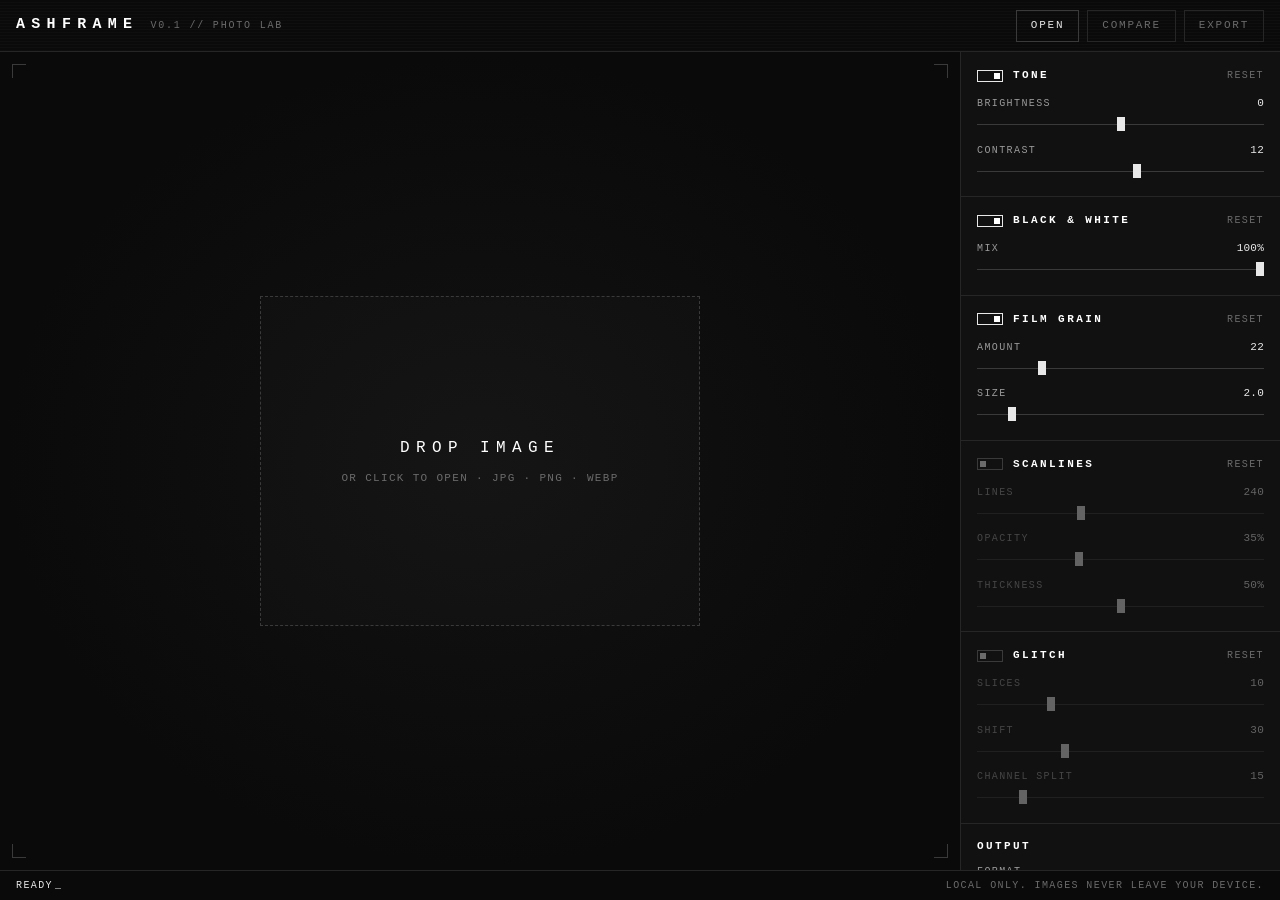
==== index.html @ 5f7ff0f6 "feat: add Ashframe v1 browser photo lab Static, no-build photo lab for GitHub Pages. Open a JPG, PNG" ====
<!doctype html>
<html lang="en">
<head>
  <meta charset="utf-8">
  <meta name="viewport" content="width=device-width, initial-scale=1">
  <title>Ashframe — monochrome photo lab</title>
  <meta name="description" content="Browser-based monochrome photo lab: black & white, film grain, scanlines and glitch. Runs entirely on your device.">
  <meta name="color-scheme" content="dark">
  <meta name="theme-color" content="#0a0a0a">
  <link rel="icon" href="assets/favicon.svg" type="image/svg+xml">
  <link rel="stylesheet" href="css/style.css">
  <script type="module" src="js/main.js"></script>
</head>
<body>
  <header class="bar">
    <div class="brand">
      <span class="wordmark" id="wordmark" data-text="ASHFRAME">ASHFRAME</span>
      <span class="tag">v0.1 // photo lab</span>
    </div>
    <div class="actions">
      <button type="button" class="btn" id="open">Open</button>
      <button type="button" class="btn" id="compare" disabled
              title="Hold to see the original (or hold the \ key)">Compare</button>
      <button type="button" class="btn btn-primary" id="export" disabled>Export</button>
    </div>
    <input type="file" id="file" class="visually-hidden" tabindex="-1"
           accept="image/jpeg,image/png,image/webp,.jpg,.jpeg,.png,.webp">
  </header>

  <main class="lab">
    <section class="stage" id="stage" aria-label="Preview">
      <button type="button" class="drop" id="drop">
        <span class="drop-title">Drop image</span>
        <span class="drop-sub">or click to open · JPG · PNG · WEBP</span>
      </button>
      <canvas id="view" hidden aria-label="Processed preview"></canvas>
      <p class="readout" id="readout" hidden></p>
      <div class="drag-hint" aria-hidden="true">Release to load</div>
    </section>

    <aside class="panel" aria-label="Controls">
      <div id="effects"></div>

      <section class="fx" aria-labelledby="out-title">
        <div class="fx-head">
          <h2 class="fx-title" id="out-title">Output</h2>
        </div>
        <div class="ctl">
          <label for="format">Format</label>
          <select id="format">
            <option value="image/png">PNG</option>
            <option value="image/jpeg">JPEG</option>
            <option value="image/webp">WEBP</option>
          </select>
        </div>
        <div class="ctl" id="quality-row" hidden>
          <div class="ctl-row">
            <label for="quality">Quality</label>
            <output for="quality" id="quality-out">92</output>
          </div>
          <input type="range" id="quality" min="50" max="100" step="1" value="92">
        </div>
        <p class="note" id="export-size">Max 4000 px on the long side.</p>
      </section>

      <div class="panel-foot">
        <button type="button" class="btn" id="reseed" title="New random layout for grain and glitch">Reseed</button>
        <button type="button" class="btn" id="reset-all">Reset all</button>
      </div>
    </aside>
  </main>

  <footer class="status">
    <span class="status-line"><span id="status" role="status" aria-live="polite">READY</span><span class="cursor" aria-hidden="true">_</span></span>
    <span class="privacy">Local only. Images never leave your device.</span>
  </footer>
</body>
</html>
---- css/style.css ----
/* ==========================================================
   Ashframe — monochrome gothic / cyberpunk photo lab

   Design rules: greys only (no accent colour), sharp corners,
   1px rules, uppercase micro-labels, system monospace font
   (no web fonts, so no external requests).

   All colours and sizes are tokens on :root. Change them
   there rather than hard-coding values further down.
   Every animation is switched off under
   prefers-reduced-motion (see "Motion" below).
   ========================================================== */

/* Design tokens */
:root {
  --bg: #0a0a0a;
  --bg-2: #111111;
  --bg-3: #181818;
  --line: #262626;
  --line-2: #3a3a3a;
  --dim: #6b6b6b;
  --mid: #9a9a9a;
  --fg: #e8e8e8;
  --white: #ffffff;

  --font: ui-monospace, "SF Mono", "Cascadia Mono", "Segoe UI Mono", Menlo, Consolas,
    "Liberation Mono", monospace;
  --panel-w: 320px;
  --bar-h: 52px;
  --speed: 120ms;

  color-scheme: dark;
}

*,
*::before,
*::after {
  box-sizing: border-box;
}

[hidden] {
  display: none !important;
}

html,
body {
  height: 100%;
}

body {
  margin: 0;
  display: grid;
  grid-template-rows: auto 1fr auto;
  min-height: 100dvh;
  background: var(--bg);
  color: var(--fg);
  font: 12px/1.5 var(--font);
  letter-spacing: 0.02em;
  -webkit-font-smoothing: antialiased;
}

button,
input,
select {
  font: inherit;
  color: inherit;
}

:focus-visible {
  outline: 1px solid var(--white);
  outline-offset: 2px;
}

.visually-hidden {
  position: absolute;
  width: 1px;
  height: 1px;
  padding: 0;
  margin: -1px;
  overflow: hidden;
  clip: rect(0 0 0 0);
  white-space: nowrap;
  border: 0;
}

/* ---------- Top bar ---------- */

.bar {
  position: relative;
  display: flex;
  align-items: center;
  justify-content: space-between;
  gap: 16px;
  flex-wrap: wrap;
  min-height: var(--bar-h);
  padding: 8px 16px;
  border-bottom: 1px solid var(--line);
  background:
    repeating-linear-gradient(to bottom, transparent 0 2px, rgb(255 255 255 / 0.018) 2px 3px),
    var(--bg);
}

.brand {
  display: flex;
  align-items: baseline;
  gap: 12px;
  min-width: 0;
}

.wordmark {
  position: relative;
  font-size: 15px;
  font-weight: 700;
  letter-spacing: 0.42em;
  color: var(--white);
}

.wordmark::before,
.wordmark::after {
  content: attr(data-text);
  position: absolute;
  inset: 0;
  opacity: 0;
  pointer-events: none;
}

.tag {
  color: var(--dim);
  text-transform: uppercase;
  font-size: 10px;
  letter-spacing: 0.18em;
  white-space: nowrap;
}

.actions {
  display: flex;
  gap: 8px;
}

/* ---------- Buttons ---------- */

.btn {
  position: relative;
  height: 32px;
  padding: 0 14px;
  border: 1px solid var(--line-2);
  border-radius: 0;
  background: transparent;
  text-transform: uppercase;
  font-size: 11px;
  letter-spacing: 0.16em;
  cursor: pointer;
  transition: background-color var(--speed), border-color var(--speed), color var(--speed);
}

.btn:hover:not(:disabled) {
  border-color: var(--fg);
}

.btn:active:not(:disabled),
.btn[aria-pressed="true"] {
  background: var(--fg);
  color: var(--bg);
}

.btn:disabled {
  color: var(--dim);
  border-color: var(--line);
  cursor: not-allowed;
}

.btn-primary:not(:disabled) {
  background: var(--fg);
  border-color: var(--fg);
  color: var(--bg);
}

.btn-primary:hover:not(:disabled) {
  background: var(--white);
}

.mini {
  padding: 2px 0;
  border: 0;
  background: none;
  color: var(--dim);
  text-transform: uppercase;
  font-size: 10px;
  letter-spacing: 0.14em;
  cursor: pointer;
}

.mini:hover {
  color: var(--fg);
}

/* ---------- Main layout ---------- */

.lab {
  display: grid;
  grid-template-columns: minmax(0, 1fr) var(--panel-w);
  min-height: 0;
}

/* ---------- Stage ---------- */

.stage {
  position: relative;
  display: grid;
  place-items: center;
  min-height: 0;
  padding: 28px;
  overflow: hidden;
  background:
    radial-gradient(ellipse at center, #121212 0%, var(--bg) 70%);
}

/* Corner brackets framing the stage */
.stage::before {
  content: "";
  position: absolute;
  inset: 12px;
  pointer-events: none;
  --c: var(--line-2);
  --l: 14px;
  background:
    linear-gradient(var(--c), var(--c)) top left / var(--l) 1px,
    linear-gradient(var(--c), var(--c)) top left / 1px var(--l),
    linear-gradient(var(--c), var(--c)) top right / var(--l) 1px,
    linear-gradient(var(--c), var(--c)) top right / 1px var(--l),
    linear-gradient(var(--c), var(--c)) bottom left / var(--l) 1px,
    linear-gradient(var(--c), var(--c)) bottom left / 1px var(--l),
    linear-gradient(var(--c), var(--c)) bottom right / var(--l) 1px,
    linear-gradient(var(--c), var(--c)) bottom right / 1px var(--l);
  background-repeat: no-repeat;
}

#view {
  display: block;
  max-width: 100%;
  max-height: 100%;
  width: auto;
  height: auto;
  box-shadow: 0 0 0 1px var(--line), 0 20px 60px rgb(0 0 0 / 0.6);
}

.drop {
  display: flex;
  flex-direction: column;
  align-items: center;
  justify-content: center;
  gap: 10px;
  width: min(440px, 100%);
  aspect-ratio: 4 / 3;
  border: 1px dashed var(--line-2);
  background: rgb(255 255 255 / 0.01);
  cursor: pointer;
  transition: border-color var(--speed), background-color var(--speed);
}

.drop:hover {
  border-color: var(--mid);
  background: rgb(255 255 255 / 0.025);
}

.drop-title {
  font-size: 16px;
  letter-spacing: 0.4em;
  text-transform: uppercase;
  color: var(--white);
}

.drop-sub {
  color: var(--dim);
  font-size: 11px;
  letter-spacing: 0.12em;
  text-transform: uppercase;
}

.readout {
  position: absolute;
  left: 28px;
  bottom: 14px;
  margin: 0;
  color: var(--dim);
  font-size: 10px;
  letter-spacing: 0.14em;
  text-transform: uppercase;
  font-variant-numeric: tabular-nums;
}

.stage.comparing .readout::after {
  content: " · original";
  color: var(--fg);
}

.drag-hint {
  position: absolute;
  inset: 12px;
  display: none;
  place-items: center;
  border: 1px solid var(--fg);
  background: rgb(10 10 10 / 0.85);
  color: var(--white);
  font-size: 14px;
  letter-spacing: 0.4em;
  text-transform: uppercase;
  pointer-events: none;
}

.stage.dragging .drag-hint {
  display: grid;
}

/* ---------- Control panel ---------- */

.panel {
  display: flex;
  flex-direction: column;
  min-height: 0;
  overflow-y: auto;
  border-left: 1px solid var(--line);
  background: var(--bg-2);
  scrollbar-width: thin;
  scrollbar-color: var(--line-2) transparent;
}

.fx {
  padding: 14px 16px 16px;
  border-bottom: 1px solid var(--line);
  transition: opacity var(--speed);
}

.fx.off .ctl {
  opacity: 0.38;
}

.fx-head {
  display: flex;
  align-items: center;
  justify-content: space-between;
  margin-bottom: 10px;
}

.fx-title {
  margin: 0;
  font-size: 11px;
  font-weight: 700;
  letter-spacing: 0.22em;
  text-transform: uppercase;
  color: var(--white);
}

.toggle {
  display: inline-flex;
  align-items: center;
  gap: 10px;
  cursor: pointer;
}

/* Square switch */
.toggle input {
  appearance: none;
  position: relative;
  width: 26px;
  height: 12px;
  margin: 0;
  border: 1px solid var(--line-2);
  background: transparent;
  cursor: pointer;
  transition: border-color var(--speed);
}

.toggle input::after {
  content: "";
  position: absolute;
  top: 2px;
  left: 2px;
  width: 6px;
  height: 6px;
  background: var(--dim);
  transition: transform var(--speed), background-color var(--speed);
}

.toggle input:checked {
  border-color: var(--fg);
}

.toggle input:checked::after {
  background: var(--white);
  transform: translateX(14px);
}

.ctl {
  display: grid;
  gap: 4px;
  margin-top: 8px;
}

.ctl-row {
  display: flex;
  justify-content: space-between;
  align-items: baseline;
}

.ctl label {
  color: var(--mid);
  font-size: 10px;
  letter-spacing: 0.14em;
  text-transform: uppercase;
}

.ctl output {
  color: var(--fg);
  font-size: 11px;
  font-variant-numeric: tabular-nums;
}

.ctl select {
  height: 30px;
  padding: 0 8px;
  border: 1px solid var(--line-2);
  border-radius: 0;
  background: var(--bg);
}

.note {
  margin: 12px 0 0;
  color: var(--dim);
  font-size: 10px;
  letter-spacing: 0.06em;
  font-variant-numeric: tabular-nums;
}

.panel-foot {
  display: flex;
  gap: 8px;
  margin-top: auto;
  padding: 16px;
}

.panel-foot .btn {
  flex: 1;
}

/* ---------- Range slider ---------- */

input[type="range"] {
  appearance: none;
  width: 100%;
  height: 18px;
  margin: 0;
  background: transparent;
  cursor: pointer;
}

input[type="range"]::-webkit-slider-runnable-track {
  height: 1px;
  background: var(--line-2);
}

input[type="range"]::-moz-range-track {
  height: 1px;
  background: var(--line-2);
}

input[type="range"]::-moz-range-progress {
  height: 1px;
  background: var(--fg);
}

input[type="range"]::-webkit-slider-thumb {
  appearance: none;
  width: 8px;
  height: 14px;
  margin-top: -7px;
  border: 0;
  border-radius: 0;
  background: var(--fg);
}

input[type="range"]::-moz-range-thumb {
  width: 8px;
  height: 14px;
  border: 0;
  border-radius: 0;
  background: var(--fg);
}

input[type="range"]:hover::-webkit-slider-thumb {
  background: var(--white);
}

input[type="range"]:focus-visible {
  outline-offset: 0;
}

/* ---------- Status bar ---------- */

.status {
  display: flex;
  justify-content: space-between;
  gap: 16px;
  flex-wrap: wrap;
  padding: 7px 16px;
  border-top: 1px solid var(--line);
  color: var(--dim);
  font-size: 10px;
  letter-spacing: 0.14em;
  text-transform: uppercase;
  font-variant-numeric: tabular-nums;
}

.status-line {
  color: var(--fg);
}

.cursor {
  margin-left: 2px;
  animation: blink 1.1s steps(1) infinite;
}

/* ---------- Motion ---------- */

@keyframes blink {
  50% { opacity: 0; }
}

.wordmark.flicker {
  animation: flicker 420ms steps(1) 1;
}

.wordmark.flicker::before {
  animation: tear-a 420ms steps(1) 1;
}

.wordmark.flicker::after {
  animation: tear-b 420ms steps(1) 1;
}

@keyframes flicker {
  0%, 100% { opacity: 1; }
  20% { opacity: 0.4; }
  40% { opacity: 1; }
  60% { opacity: 0.7; }
}

@keyframes tear-a {
  0%, 100% { opacity: 0; }
  10% { opacity: 1; transform: translateX(-3px); clip-path: inset(0 0 60% 0); }
  35% { opacity: 1; transform: translateX(4px); clip-path: inset(40% 0 20% 0); }
  70% { opacity: 1; transform: translateX(-2px); clip-path: inset(70% 0 0 0); }
}

@keyframes tear-b {
  0%, 100% { opacity: 0; }
  20% { opacity: 0.6; transform: translateX(3px); clip-path: inset(55% 0 10% 0); color: var(--mid); }
  55% { opacity: 0.6; transform: translateX(-4px); clip-path: inset(10% 0 65% 0); color: var(--mid); }
}

@media (prefers-reduced-motion: reduce) {
  *,
  *::before,
  *::after {
    animation: none !important;
    transition: none !important;
  }
}

/* ---------- Narrow screens ---------- */

@media (max-width: 860px) {
  body {
    height: auto;
  }

  .lab {
    grid-template-columns: 1fr;
  }

  .stage {
    height: 62vh;
    min-height: 300px;
    padding: 24px 16px;
  }

  .readout {
    left: 16px;
  }

  .panel {
    overflow: visible;
    border-left: 0;
    border-top: 1px solid var(--line);
  }
}

@media (max-width: 480px) {
  .tag {
    display: none;
  }

  .btn {
    padding: 0 10px;
  }
}
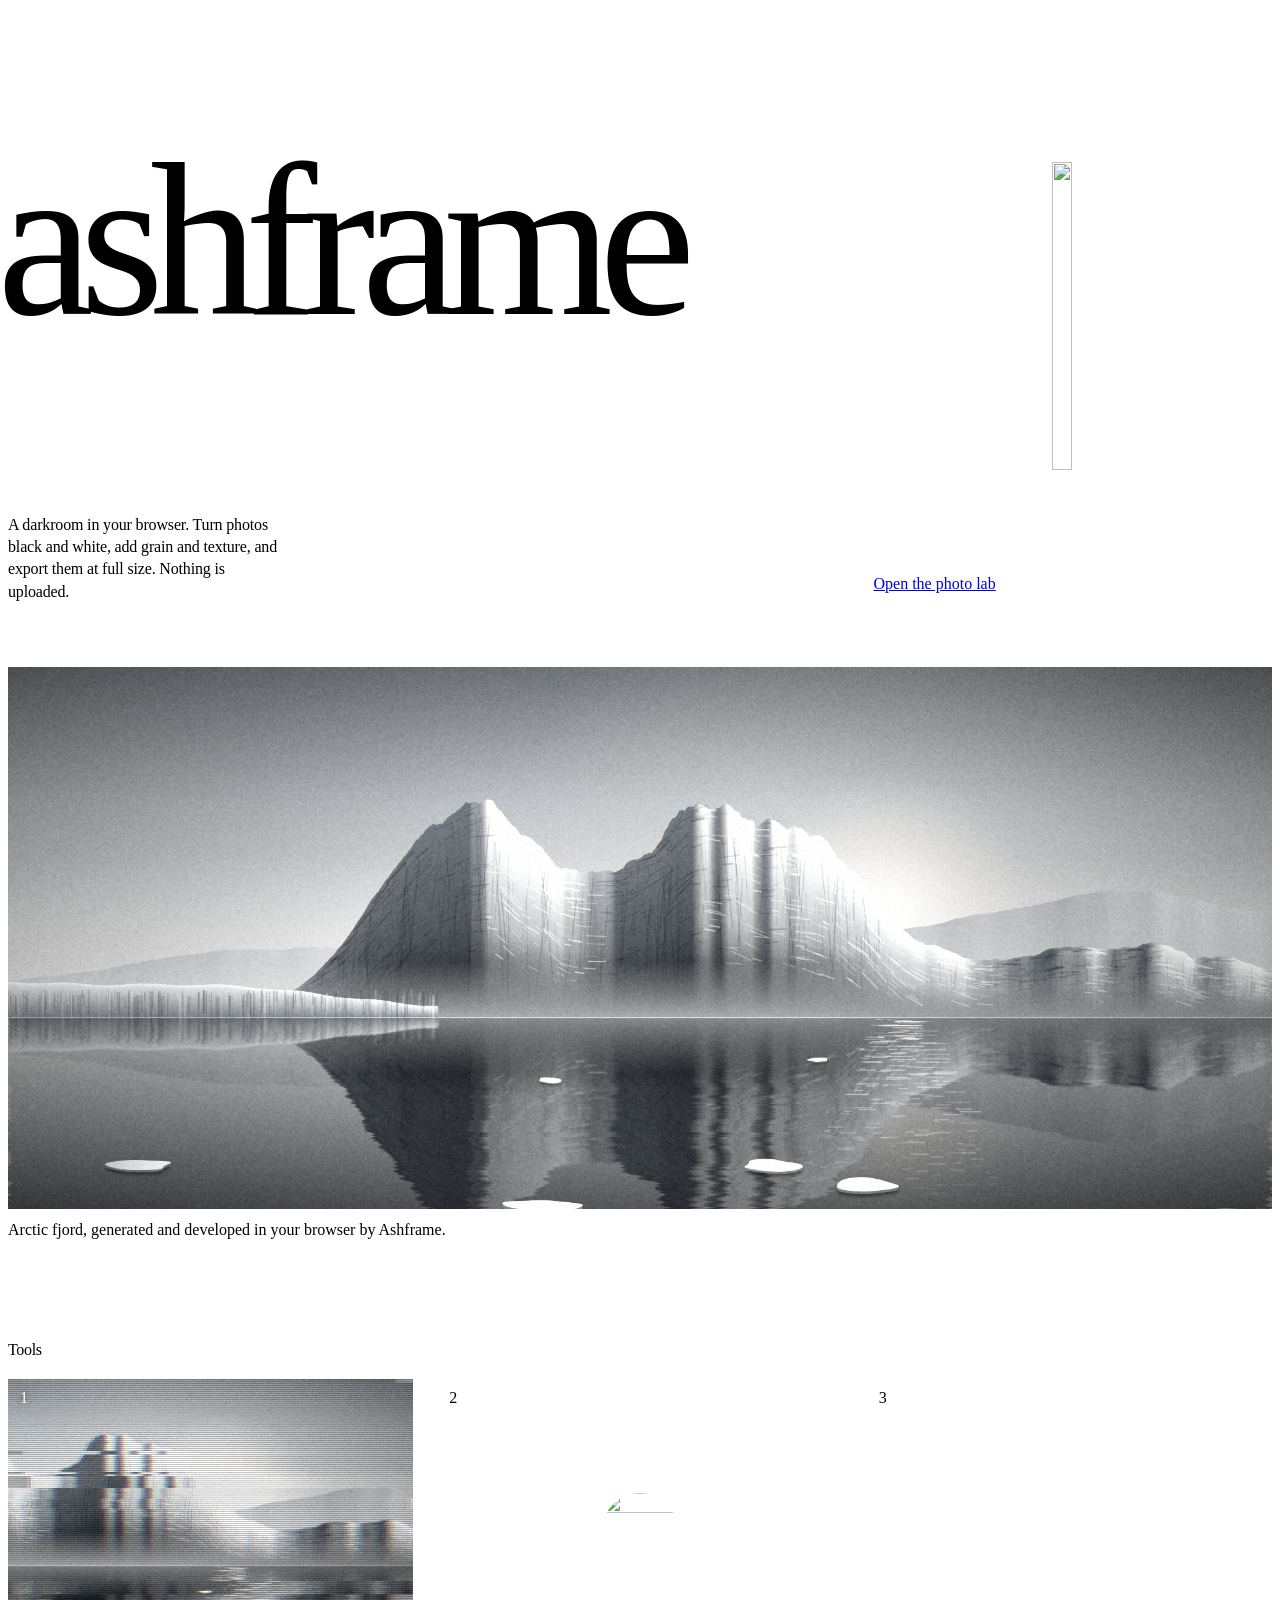
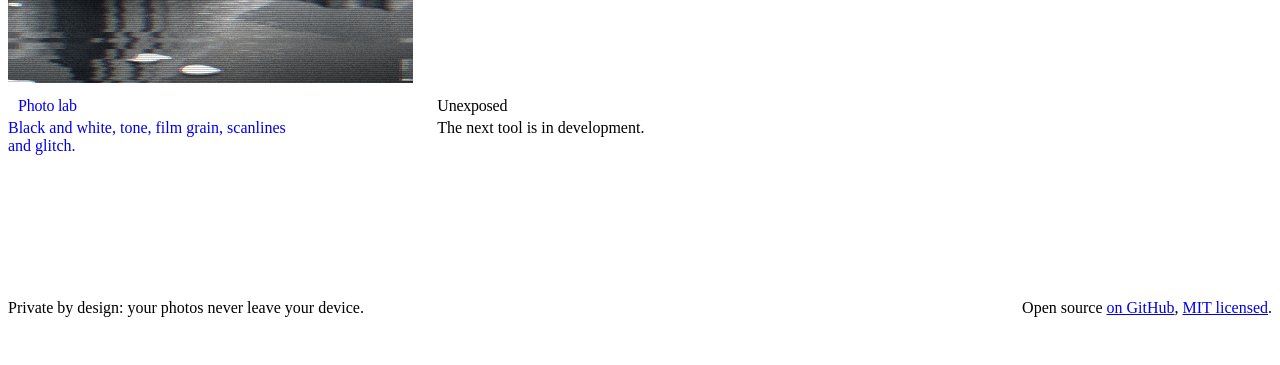
==== commit 43af7da8: "feat: add home page with tool list and a developing arctic print index.html is now the home page: th" ====
--- a/index.html
+++ b/index.html
@@ -2,77 +2,72 @@
 <html lang="en">
 <head>
   <meta charset="utf-8">
-  <meta name="viewport" content="width=device-width, initial-scale=1">
-  <title>Ashframe — monochrome photo lab</title>
-  <meta name="description" content="Browser-based monochrome photo lab: black & white, film grain, scanlines and glitch. Runs entirely on your device.">
-  <meta name="color-scheme" content="dark">
-  <meta name="theme-color" content="#0a0a0a">
-  <link rel="icon" href="assets/favicon.svg" type="image/svg+xml">
-  <link rel="stylesheet" href="css/style.css">
-  <script type="module" src="js/main.js"></script>
+  <meta name="viewport" content="width=device-width, initial-scale=1, viewport-fit=cover">
+  <title>Ashframe — a darkroom in your browser</title>
+  <meta name="description" content="Free, private photo tools that run entirely in your browser. Black and white, film grain, scanlines and glitch. Nothing is uploaded.">
+  <meta name="theme-color" content="#ffffff" media="(prefers-color-scheme: light)">
+  <meta name="theme-color" content="#000000" media="(prefers-color-scheme: dark)">
+  <meta property="og:title" content="Ashframe">
+  <meta property="og:description" content="A darkroom in your browser. Private photo tools: nothing is uploaded.">
+  <meta property="og:type" content="website">
+  <meta property="og:image" content="https://concord808030-tech.github.io/Ashframe/assets/brand/icon-512.png">
+  <link rel="icon" href="assets/brand/icon-32.png" sizes="32x32" type="image/png">
+  <link rel="icon" href="assets/brand/icon-192.png" sizes="192x192" type="image/png">
+  <link rel="apple-touch-icon" href="assets/brand/apple-touch-icon.png">
+  <link rel="preload" href="assets/fonts/hanken-grotesk-latin-wght.woff2" as="font" type="font/woff2" crossorigin>
+  <link rel="stylesheet" href="css/base.css">
+  <link rel="stylesheet" href="css/home.css">
+  <script type="module" src="js/home.js"></script>
 </head>
 <body>
-  <header class="bar">
-    <div class="brand">
-      <span class="wordmark" id="wordmark" data-text="ASHFRAME">ASHFRAME</span>
-      <span class="tag">v0.1 // photo lab</span>
-    </div>
-    <div class="actions">
-      <button type="button" class="btn" id="open">Open</button>
-      <button type="button" class="btn" id="compare" disabled
-              title="Hold to see the original (or hold the \ key)">Compare</button>
-      <button type="button" class="btn btn-primary" id="export" disabled>Export</button>
-    </div>
-    <input type="file" id="file" class="visually-hidden" tabindex="-1"
-           accept="image/jpeg,image/png,image/webp,.jpg,.jpeg,.png,.webp">
-  </header>
+  <main class="home">
+    <header class="intro">
+      <h1 class="display">ashframe</h1>
+      <!-- Ashframe's mascot: decorative, so hidden from screen readers -->
+      <picture class="mascot-pic">
+        <source srcset="assets/brand/mascot-dark.png" media="(prefers-color-scheme: dark)">
+        <img class="mascot" src="assets/brand/mascot.png" width="616" height="859" alt="" aria-hidden="true">
+      </picture>
+      <p class="lede">A darkroom in your browser. Turn photos black and white, add grain and texture, and export them at full size. Nothing is uploaded.</p>
+      <a class="btn btn-primary cta" href="lab/">Open the photo lab</a>
+    </header>
 
-  <main class="lab">
-    <section class="stage" id="stage" aria-label="Preview">
-      <button type="button" class="drop" id="drop">
-        <span class="drop-title">Drop image</span>
-        <span class="drop-sub">or click to open · JPG · PNG · WEBP</span>
-      </button>
-      <canvas id="view" hidden aria-label="Processed preview"></canvas>
-      <p class="readout" id="readout" hidden></p>
-      <div class="drag-hint" aria-hidden="true">Release to load</div>
+    <figure class="print">
+      <div class="print-frame">
+        <canvas id="print" aria-hidden="true"></canvas>
+      </div>
+      <figcaption>Arctic fjord, generated and developed in your browser by Ashframe.</figcaption>
+    </figure>
+
+    <section class="tools" aria-labelledby="tools-title">
+      <h2 id="tools-title">Tools</h2>
+      <!-- Tools as frames on a roll of film. New tools take the next unexposed frame. -->
+      <ol class="strip">
+        <li class="frame frame-live" style="--tone: var(--mist)">
+          <a class="frame-link" href="lab/">
+            <span class="frame-no" aria-hidden="true">1</span>
+            <span class="frame-thumb"><canvas id="thumb" aria-hidden="true"></canvas></span>
+            <span class="frame-name"><span class="swatch" aria-hidden="true"></span>Photo lab</span>
+            <span class="frame-desc">Black and white, tone, film grain, scanlines and glitch.</span>
+          </a>
+        </li>
+        <li class="frame frame-empty">
+          <span class="frame-no" aria-hidden="true">2</span>
+          <span class="frame-thumb"><img class="frame-icon" src="assets/brand/icon-192.png" width="96" height="96" alt=""></span>
+          <span class="frame-name">Unexposed</span>
+          <span class="frame-desc">The next tool is in development.</span>
+        </li>
+        <li class="frame frame-empty" aria-hidden="true">
+          <span class="frame-no">3</span>
+          <span class="frame-thumb"></span>
+        </li>
+      </ol>
     </section>
-
-    <aside class="panel" aria-label="Controls">
-      <div id="effects"></div>
-
-      <section class="fx" aria-labelledby="out-title">
-        <div class="fx-head">
-          <h2 class="fx-title" id="out-title">Output</h2>
-        </div>
-        <div class="ctl">
-          <label for="format">Format</label>
-          <select id="format">
-            <option value="image/png">PNG</option>
-            <option value="image/jpeg">JPEG</option>
-            <option value="image/webp">WEBP</option>
-          </select>
-        </div>
-        <div class="ctl" id="quality-row" hidden>
-          <div class="ctl-row">
-            <label for="quality">Quality</label>
-            <output for="quality" id="quality-out">92</output>
-          </div>
-          <input type="range" id="quality" min="50" max="100" step="1" value="92">
-        </div>
-        <p class="note" id="export-size">Max 4000 px on the long side.</p>
-      </section>
-
-      <div class="panel-foot">
-        <button type="button" class="btn" id="reseed" title="New random layout for grain and glitch">Reseed</button>
-        <button type="button" class="btn" id="reset-all">Reset all</button>
-      </div>
-    </aside>
   </main>
 
-  <footer class="status">
-    <span class="status-line"><span id="status" role="status" aria-live="polite">READY</span><span class="cursor" aria-hidden="true">_</span></span>
-    <span class="privacy">Local only. Images never leave your device.</span>
+  <footer class="site-foot">
+    <p>Private by design: your photos never leave your device.</p>
+    <p>Open source <a href="https://github.com/concord808030-tech/Ashframe">on GitHub</a>, <a href="https://github.com/concord808030-tech/Ashframe/blob/main/LICENSE">MIT licensed</a>.</p>
   </footer>
 </body>
 </html>
--- a/css/home.css
+++ b/css/home.css
@@ -0,0 +1,265 @@
+/* ==========================================================
+   Home page: wordmark, the developing print, the tool strip.
+   The print is the one bold element; everything else stays quiet.
+   ========================================================== */
+
+.home {
+  max-width: 1440px;
+  margin: 0 auto;
+  padding: var(--gutter);
+  padding-top: max(var(--gutter), env(safe-area-inset-top));
+}
+
+/* ---------- Intro ---------- */
+
+.intro {
+  --intro-gap: clamp(28px, 4vw, 48px);
+  display: grid;
+  grid-template-columns: minmax(0, 1fr) auto auto;
+  grid-template-areas:
+    "display display mascot"
+    "lede    cta     mascot";
+  align-items: end;
+  column-gap: 32px;
+  row-gap: 24px;
+  margin-bottom: var(--intro-gap);
+}
+
+/* The mascot stands at the right, her faded sweater resting on the photo's
+   top edge. She develops in just before the print does. */
+.mascot {
+  grid-area: mascot;
+  align-self: end;
+  width: auto;
+  height: clamp(220px, 24vw, 340px);
+  margin-bottom: calc(-1 * var(--intro-gap));
+  animation: develop 2s var(--ease) both;
+}
+
+/* The wordmark as the headline: huge, light, tightly set lowercase */
+.display {
+  grid-area: display;
+  font-size: clamp(4.5rem, 17vw, 14rem);
+  font-weight: 250;
+  line-height: 0.8;
+  letter-spacing: -0.065em;
+  /* optical correction: big light type sits visually right of the margin */
+  margin-left: -0.05em;
+}
+
+.lede {
+  grid-area: lede;
+  max-width: 34ch;
+  font-size: var(--t-lg);
+  line-height: 1.4;
+  letter-spacing: -0.01em;
+}
+
+.cta {
+  grid-area: cta;
+  height: 44px;
+  padding: 0 24px;
+  font-size: var(--t-md);
+}
+
+/* ---------- The print ---------- */
+
+.print {
+  margin: 0 0 clamp(56px, 8vw, 112px);
+}
+
+.print-frame {
+  aspect-ratio: 21 / 9;
+  background: var(--backdrop);
+  overflow: hidden;
+  /* Morphs into the lab's stage when you open the photo lab */
+  view-transition-name: frame;
+}
+
+.print-frame canvas {
+  display: block;
+  width: 100%;
+  height: 100%;
+  object-fit: cover;
+}
+
+/* Hidden until home.js has painted it, then .develop plays */
+.print-frame canvas:not(.develop) {
+  opacity: 0;
+}
+
+.print figcaption {
+  margin-top: 12px;
+  color: var(--muted);
+  font-size: var(--t-xs);
+}
+
+/* ---------- Tools: a strip of film frames ---------- */
+
+.tools h2 {
+  margin-bottom: 20px;
+  font-size: var(--t-xl);
+  font-weight: 400;
+  letter-spacing: -0.02em;
+}
+
+.strip {
+  display: grid;
+  grid-template-columns: repeat(3, minmax(0, 1fr));
+  gap: clamp(12px, 2vw, 24px);
+  margin: 0;
+  padding: 0;
+  list-style: none;
+}
+
+.frame {
+  position: relative;
+}
+
+.frame-link {
+  display: block;
+  text-decoration: none;
+}
+
+.frame-thumb {
+  display: block;
+  aspect-ratio: 4 / 3;
+  margin-bottom: 14px;
+  background: var(--backdrop);
+  overflow: hidden;
+}
+
+.frame-thumb canvas {
+  display: block;
+  width: 100%;
+  height: 100%;
+  object-fit: cover;
+  transition: transform var(--slow) var(--ease);
+}
+
+/* Frame number, like the edge print on a negative */
+.frame-no {
+  position: absolute;
+  top: 10px;
+  left: 12px;
+  z-index: 1;
+  /* White with a soft shadow: readable on any part of the photo, in either theme */
+  color: #ffffff;
+  font-size: var(--t-xs);
+  font-weight: 500;
+  text-shadow: 0 0 6px rgb(0 0 0 / 0.7);
+}
+
+.frame-name {
+  display: flex;
+  align-items: center;
+  gap: 10px;
+  font-size: var(--t-lg);
+  font-weight: 500;
+  letter-spacing: -0.015em;
+}
+
+.frame-desc {
+  display: block;
+  max-width: 36ch;
+  margin-top: 4px;
+  color: var(--muted);
+  font-size: var(--t-sm);
+}
+
+.frame-link:hover .frame-thumb canvas {
+  transform: scale(1.035);
+}
+
+.frame-link:hover .frame-name {
+  text-decoration: underline;
+  text-decoration-thickness: 1px;
+  text-underline-offset: 0.2em;
+}
+
+/* Unexposed frames: an empty negative, outlined */
+.frame-empty .frame-thumb {
+  background: transparent;
+  border: 1px dashed var(--faint);
+}
+
+.frame-empty .frame-thumb {
+  display: grid;
+  place-items: center;
+}
+
+/* The mascot keeps the empty frame company until the next tool arrives */
+.frame-icon {
+  width: clamp(56px, 6vw, 88px);
+  height: auto;
+  border-radius: 50%;
+}
+
+.frame-empty .frame-no {
+  color: var(--muted);
+  text-shadow: none;
+}
+
+.frame-empty .frame-name {
+  color: var(--muted);
+  font-weight: 400;
+}
+
+/* ---------- Footer ---------- */
+
+.site-foot {
+  display: flex;
+  flex-wrap: wrap;
+  justify-content: space-between;
+  gap: 8px 24px;
+  max-width: 1440px;
+  margin: clamp(64px, 10vw, 128px) auto 0;
+  padding: 24px var(--gutter);
+  padding-bottom: max(24px, env(safe-area-inset-bottom));
+  border-top: 1px solid var(--line);
+  color: var(--muted);
+  font-size: var(--t-sm);
+}
+
+/* ---------- Narrow screens ---------- */
+
+@media (max-width: 760px) {
+  .intro {
+    grid-template-columns: minmax(0, 1fr) auto;
+    grid-template-areas:
+      "display display"
+      "lede    lede"
+      "cta     mascot";
+    row-gap: 20px;
+  }
+
+  .mascot {
+    height: 170px;
+  }
+
+  /* Let the wordmark run the full width of the phone */
+  .display {
+    font-size: 26vw;
+  }
+
+  .cta {
+    justify-self: start;
+  }
+
+  .print-frame {
+    aspect-ratio: 4 / 5;
+  }
+
+  .strip {
+    grid-template-columns: 1fr;
+  }
+
+  /* One empty frame is enough to say "more coming" on a phone */
+  .frame-empty + .frame-empty {
+    display: none;
+  }
+
+  .frame-empty .frame-thumb {
+    aspect-ratio: 4 / 1;
+  }
+}
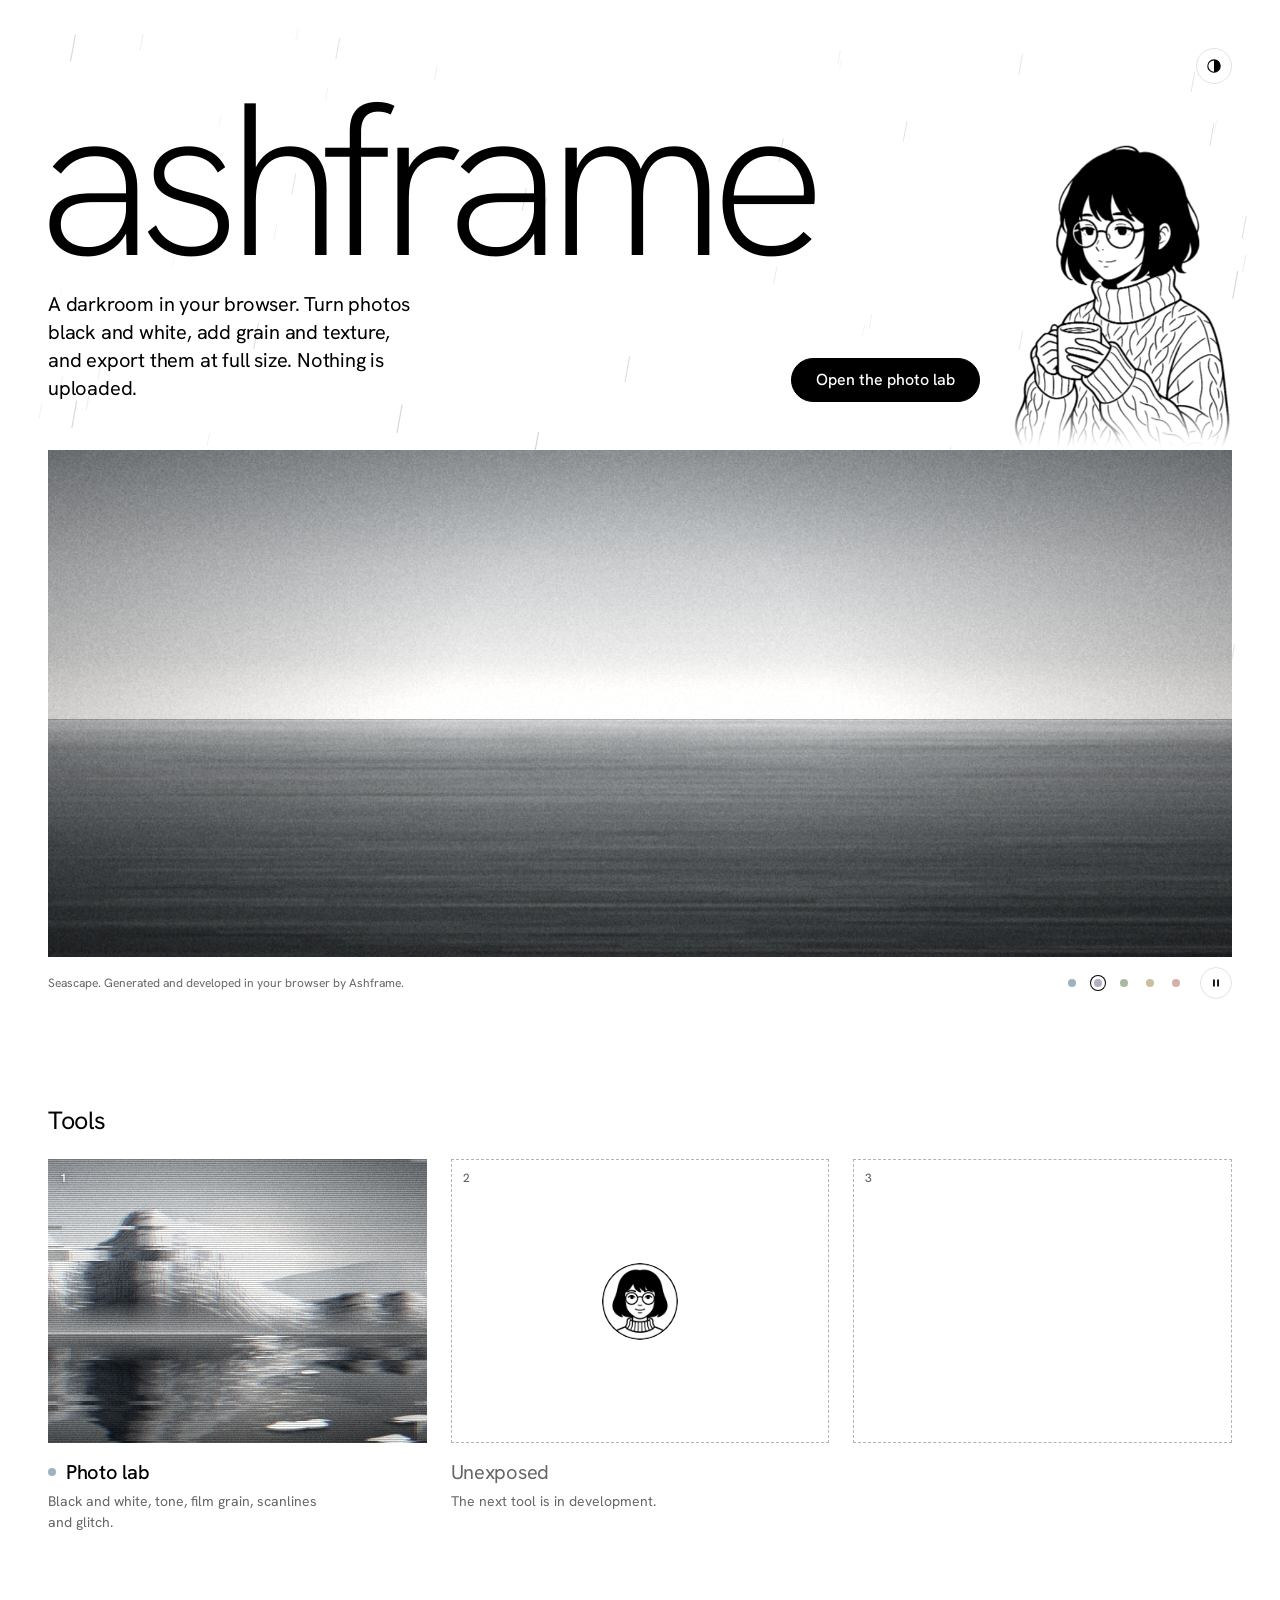
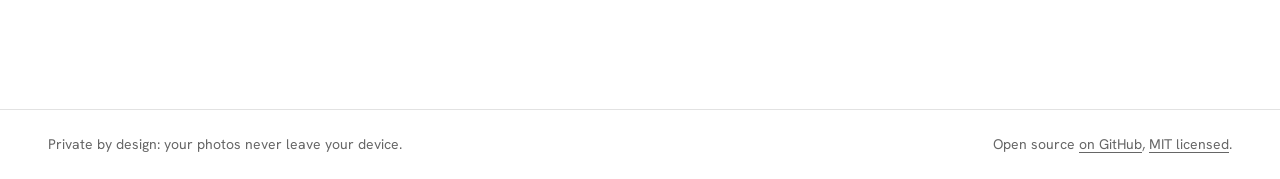
==== commit 9030c88d: "feat: home slideshow of five prints, background rain and a light/dark toggle Home: the hero now cycl" ====
--- a/index.html
+++ b/index.html
@@ -14,29 +14,46 @@
   <link rel="icon" href="assets/brand/icon-32.png" sizes="32x32" type="image/png">
   <link rel="icon" href="assets/brand/icon-192.png" sizes="192x192" type="image/png">
   <link rel="apple-touch-icon" href="assets/brand/apple-touch-icon.png">
+  <!-- Apply a saved light/dark choice before first paint (see js/theme.js) -->
+  <script>try{var t=localStorage.getItem('ashframe-theme');if(t)document.documentElement.dataset.theme=t}catch(e){}</script>
   <link rel="preload" href="assets/fonts/hanken-grotesk-latin-wght.woff2" as="font" type="font/woff2" crossorigin>
   <link rel="stylesheet" href="css/base.css">
   <link rel="stylesheet" href="css/home.css">
   <script type="module" src="js/home.js"></script>
 </head>
 <body>
+  <!-- Rain falling behind the page content (js/rain.js) -->
+  <canvas class="rain" id="rain" aria-hidden="true"></canvas>
+
   <main class="home">
+    <div class="home-bar">
+      <button type="button" class="icon-btn theme-toggle" id="theme-toggle" aria-label="Switch theme">
+        <svg viewBox="0 0 24 24" aria-hidden="true"><circle cx="12" cy="12" r="8.25" fill="none" stroke="currentColor" stroke-width="1.5"/><path d="M12 3.75a8.25 8.25 0 0 1 0 16.5z" fill="currentColor"/></svg>
+      </button>
+    </div>
+
     <header class="intro">
       <h1 class="display">ashframe</h1>
-      <!-- Ashframe's mascot: decorative, so hidden from screen readers -->
-      <picture class="mascot-pic">
-        <source srcset="assets/brand/mascot-dark.png" media="(prefers-color-scheme: dark)">
-        <img class="mascot" src="assets/brand/mascot.png" width="616" height="859" alt="" aria-hidden="true">
-      </picture>
+      <!-- Ashframe's mascot, drawn separately for each theme. Decorative. -->
+      <img class="mascot for-light" src="assets/brand/mascot.png" width="616" height="859" alt="">
+      <img class="mascot for-dark" src="assets/brand/mascot-dark.png" width="616" height="859" alt="">
       <p class="lede">A darkroom in your browser. Turn photos black and white, add grain and texture, and export them at full size. Nothing is uploaded.</p>
       <a class="btn btn-primary cta" href="lab/">Open the photo lab</a>
     </header>
 
     <figure class="print">
+      <!-- Two stacked canvases: each new print develops on top of the last -->
       <div class="print-frame">
-        <canvas id="print" aria-hidden="true"></canvas>
+        <canvas aria-hidden="true"></canvas>
+        <canvas aria-hidden="true"></canvas>
       </div>
-      <figcaption>Arctic fjord, generated and developed in your browser by Ashframe.</figcaption>
+      <div class="print-meta">
+        <figcaption id="print-caption">Arctic fjord. Generated and developed in your browser by Ashframe.</figcaption>
+        <div class="print-controls">
+          <div class="print-dots" id="print-dots" role="group" aria-label="Prints"></div>
+          <button type="button" class="icon-btn" id="motion-toggle" aria-label="Pause the slideshow and rain"></button>
+        </div>
+      </div>
     </figure>
 
     <section class="tools" aria-labelledby="tools-title">
--- a/css/base.css
+++ b/css/base.css
@@ -0,0 +1,352 @@
+/* ==========================================================
+   Ashframe — shared design system (every page loads this)
+
+   Direction: "darkroom, in daylight". Pure white and true black,
+   neutral greys, and the photo as the loudest thing on the page.
+   Colour is used sparingly: five muted film tones that mark
+   tools and effects as small swatches.
+
+   - Tokens live on :root. Dark mode only redefines tokens.
+   - Type: one family (Hanken Grotesk, self-hosted), sentence case.
+   - Photos are sharp-cornered; controls are soft (pills).
+   - All motion is disabled under prefers-reduced-motion.
+   ========================================================== */
+
+/* Self-hosted so the site makes no external requests. SIL OFL, see assets/fonts/OFL.txt */
+@font-face {
+  font-family: "Hanken Grotesk";
+  src: url("../assets/fonts/hanken-grotesk-latin-wght.woff2") format("woff2");
+  font-weight: 100 900;
+  font-style: normal;
+  font-display: swap;
+}
+
+:root {
+  /* Neutrals */
+  --paper: #ffffff;     /* page background */
+  --ink: #000000;       /* primary text, primary buttons */
+  --backdrop: #f0f0f0;  /* behind photos */
+  --surface: #f7f7f7;   /* hover / subtle fills */
+  --line: #e2e2e2;      /* hairlines, slider tracks */
+  --muted: #666666;     /* secondary text: 5:1+ on every neutral above */
+  --faint: #b3b3b3;     /* decorative only, never for text */
+
+  /* Film tones: the "slight colours". Swatches and accents only. */
+  --mist: #9db3c2;
+  --sage: #a9b8a0;
+  --rose: #d3b1a8;
+  --sand: #cbbf9f;
+  --lilac: #b5adc4;
+
+  --font: "Hanken Grotesk", ui-sans-serif, system-ui, -apple-system, "Segoe UI", Roboto,
+    sans-serif;
+
+  /* Type scale (major third, 16px base) */
+  --t-xs: 0.75rem;   /* 12 */
+  --t-sm: 0.875rem;  /* 14 */
+  --t-md: 1rem;      /* 16 */
+  --t-lg: 1.25rem;   /* 20 */
+  --t-xl: 1.5625rem; /* 25 */
+
+  --gutter: clamp(16px, 4vw, 48px);
+  --ease: cubic-bezier(0.2, 0.7, 0.1, 1);
+  --fast: 160ms;
+  --slow: 420ms;
+
+  color-scheme: light;
+}
+
+/* Dark mode: the device setting decides, unless the theme toggle has set
+   data-theme on <html> (js/theme.js; an inline script in each page's <head>
+   applies the saved choice before first paint). Keep these two blocks equal. */
+:root[data-theme="dark"] {
+  --paper: #000000;
+  --ink: #f2f2f2;
+  --backdrop: #141414;
+  --surface: #1a1a1a;
+  --line: #2b2b2b;
+  --muted: #a0a0a0;
+  --faint: #4a4a4a;
+  color-scheme: dark;
+}
+
+@media (prefers-color-scheme: dark) {
+  :root:not([data-theme="light"]) {
+    --paper: #000000;
+    --ink: #f2f2f2;
+    --backdrop: #141414;
+    --surface: #1a1a1a;
+    --line: #2b2b2b;
+    --muted: #a0a0a0;
+    --faint: #4a4a4a;
+    color-scheme: dark;
+  }
+}
+
+/* Artwork drawn for one theme only (the mascot). Same rule shape as above. */
+.for-dark {
+  display: none !important;
+}
+
+:root[data-theme="dark"] .for-dark {
+  display: block !important;
+}
+
+:root[data-theme="dark"] .for-light {
+  display: none !important;
+}
+
+@media (prefers-color-scheme: dark) {
+  :root:not([data-theme="light"]) .for-dark {
+    display: block !important;
+  }
+
+  :root:not([data-theme="light"]) .for-light {
+    display: none !important;
+  }
+}
+
+/* Smooth page-to-page morph (home → photo lab) where supported */
+@view-transition {
+  navigation: auto;
+}
+
+*,
+*::before,
+*::after {
+  box-sizing: border-box;
+}
+
+[hidden] {
+  display: none !important;
+}
+
+
+html {
+  -webkit-text-size-adjust: 100%;
+}
+
+body {
+  margin: 0;
+  background: var(--paper);
+  color: var(--ink);
+  font: 400 var(--t-md) / 1.5 var(--font);
+  font-feature-settings: "ss01", "tnum";
+  -webkit-font-smoothing: antialiased;
+  -moz-osx-font-smoothing: grayscale;
+  -webkit-tap-highlight-color: transparent;
+}
+
+h1,
+h2,
+h3,
+p {
+  margin: 0;
+}
+
+a {
+  color: inherit;
+  text-decoration-thickness: 1px;
+  text-underline-offset: 0.2em;
+}
+
+button,
+input,
+select {
+  font: inherit;
+  color: inherit;
+}
+
+:focus-visible {
+  outline: 2px solid var(--ink);
+  outline-offset: 3px;
+  border-radius: 2px;
+}
+
+::selection {
+  background: var(--mist);
+  color: #000;
+}
+
+.visually-hidden {
+  position: absolute;
+  width: 1px;
+  height: 1px;
+  padding: 0;
+  margin: -1px;
+  overflow: hidden;
+  clip: rect(0 0 0 0);
+  white-space: nowrap;
+  border: 0;
+}
+
+/* ---------- Wordmark ---------- */
+
+.wordmark {
+  display: inline-flex;
+  align-items: center;
+  gap: 0.5em;
+  font-weight: 500;
+  font-size: var(--t-lg);
+  letter-spacing: -0.03em;
+  text-decoration: none;
+}
+
+/* The mascot's face, a black-on-white disc that reads in both themes */
+.wordmark-icon {
+  display: block;
+  width: 1.6em;
+  height: 1.6em;
+  border-radius: 50%;
+}
+
+/* ---------- Buttons ---------- */
+
+.btn {
+  display: inline-flex;
+  align-items: center;
+  justify-content: center;
+  gap: 0.5em;
+  height: 36px;
+  padding: 0 18px;
+  border: 1px solid var(--line);
+  border-radius: 999px;
+  background: var(--paper);
+  font-size: var(--t-sm);
+  font-weight: 500;
+  text-decoration: none;
+  white-space: nowrap;
+  cursor: pointer;
+  transition: border-color var(--fast) var(--ease), background-color var(--fast) var(--ease),
+    color var(--fast) var(--ease), transform var(--fast) var(--ease);
+}
+
+.btn:hover:not(:disabled) {
+  border-color: var(--ink);
+}
+
+.btn:active:not(:disabled) {
+  transform: scale(0.97);
+}
+
+.btn:disabled {
+  color: var(--faint);
+  cursor: not-allowed;
+}
+
+.btn-primary {
+  border-color: var(--ink);
+  background: var(--ink);
+  color: var(--paper);
+}
+
+.btn-primary:hover:not(:disabled) {
+  opacity: 0.85;
+}
+
+.btn-primary:disabled {
+  border-color: var(--line);
+  background: var(--surface);
+}
+
+/* ---------- Round icon button (theme toggle, pause) ---------- */
+
+.icon-btn {
+  display: inline-grid;
+  place-items: center;
+  flex: none;
+  width: 36px;
+  height: 36px;
+  padding: 0;
+  border: 1px solid var(--line);
+  border-radius: 50%;
+  background: var(--paper);
+  cursor: pointer;
+  transition: border-color var(--fast) var(--ease), transform var(--fast) var(--ease);
+}
+
+.icon-btn:hover {
+  border-color: var(--ink);
+}
+
+.icon-btn:active {
+  transform: scale(0.94);
+}
+
+.icon-btn svg {
+  display: block;
+  width: 18px;
+  height: 18px;
+}
+
+/* Theme toggle: a half-filled circle that turns over when the theme flips */
+.theme-toggle svg {
+  transition: transform var(--slow) var(--ease);
+}
+
+:root[data-theme="dark"] .theme-toggle svg {
+  transform: rotate(180deg);
+}
+
+@media (prefers-color-scheme: dark) {
+  :root:not([data-theme="light"]) .theme-toggle svg {
+    transform: rotate(180deg);
+  }
+}
+
+@media (pointer: coarse) {
+  .icon-btn {
+    width: 44px;
+    height: 44px;
+  }
+}
+
+/* ---------- Swatch: a film-tone dot that marks a tool or effect ---------- */
+
+.swatch {
+  display: inline-block;
+  flex: none;
+  width: 8px;
+  height: 8px;
+  border-radius: 50%;
+  background: var(--tone, var(--faint));
+}
+
+/* ---------- "Developing" reveal ----------
+   A print emerging in the developer tray: starts as bright, flat paper,
+   the shadows arrive first, then full contrast. Used for the home photo
+   and whenever a photo loads in the lab. */
+
+.develop {
+  animation: develop 2.4s var(--ease) both;
+}
+
+@keyframes develop {
+  0% {
+    opacity: 0;
+    filter: brightness(2.2) contrast(0.3) blur(2px);
+  }
+  35% {
+    opacity: 1;
+    filter: brightness(1.5) contrast(0.6) blur(0.5px);
+  }
+  100% {
+    opacity: 1;
+    filter: none;
+  }
+}
+
+/* ---------- Motion off ---------- */
+
+@media (prefers-reduced-motion: reduce) {
+  @view-transition {
+    navigation: none;
+  }
+
+  *,
+  *::before,
+  *::after {
+    animation: none !important;
+    transition: none !important;
+  }
+}
--- a/css/home.css
+++ b/css/home.css
@@ -8,6 +8,26 @@
   margin: 0 auto;
   padding: var(--gutter);
   padding-top: max(var(--gutter), env(safe-area-inset-top));
+}
+
+/* ---------- Rain (js/rain.js) ----------
+   Fixed behind everything. Opaque surfaces (the photo frame) cover it. */
+
+.rain {
+  position: fixed;
+  inset: 0;
+  z-index: -1;
+  width: 100%;
+  height: 100%;
+  pointer-events: none;
+}
+
+/* ---------- Top bar: just the theme toggle ---------- */
+
+.home-bar {
+  display: flex;
+  justify-content: flex-end;
+  margin-bottom: 8px;
 }
 
 /* ---------- Intro ---------- */
@@ -69,6 +89,7 @@
 }
 
 .print-frame {
+  position: relative;
   aspect-ratio: 21 / 9;
   background: var(--backdrop);
   overflow: hidden;
@@ -76,22 +97,96 @@
   view-transition-name: frame;
 }
 
+/* Two stacked canvases; the newest print develops on top */
 .print-frame canvas {
+  position: absolute;
+  inset: 0;
   display: block;
   width: 100%;
   height: 100%;
   object-fit: cover;
 }
 
-/* Hidden until home.js has painted it, then .develop plays */
+/* A layer is invisible until home.js gives it .develop */
 .print-frame canvas:not(.develop) {
   opacity: 0;
 }
 
+.print-meta {
+  display: flex;
+  justify-content: space-between;
+  align-items: center;
+  gap: 8px 24px;
+  margin-top: 10px;
+}
+
 .print figcaption {
-  margin-top: 12px;
   color: var(--muted);
   font-size: var(--t-xs);
+}
+
+.print-controls {
+  display: flex;
+  align-items: center;
+  gap: 12px;
+}
+
+/* One film-tone dot per print; the current one grows into a ring */
+.print-dots {
+  display: flex;
+  gap: 2px;
+}
+
+.print-dot {
+  position: relative;
+  width: 24px;
+  height: 24px;
+  padding: 0;
+  border: 0;
+  background: none;
+  cursor: pointer;
+}
+
+.print-dot::after {
+  content: "";
+  position: absolute;
+  inset: 0;
+  margin: auto;
+  width: 8px;
+  height: 8px;
+  border-radius: 50%;
+  background: var(--tone);
+  transition: transform var(--fast) var(--ease), box-shadow var(--fast) var(--ease);
+}
+
+.print-dot:hover::after {
+  transform: scale(1.25);
+}
+
+.print-dot[aria-current="true"]::after {
+  box-shadow: 0 0 0 3px var(--paper), 0 0 0 4px var(--ink);
+}
+
+.print-meta .icon-btn {
+  width: 32px;
+  height: 32px;
+}
+
+.print-meta .icon-btn svg {
+  width: 14px;
+  height: 14px;
+}
+
+@media (pointer: coarse) {
+  .print-dot {
+    width: 36px;
+    height: 44px;
+  }
+
+  .print-meta .icon-btn {
+    width: 44px;
+    height: 44px;
+  }
 }
 
 /* ---------- Tools: a strip of film frames ---------- */
@@ -250,6 +345,11 @@
     aspect-ratio: 4 / 5;
   }
 
+  .print-meta {
+    flex-direction: column;
+    align-items: flex-start;
+  }
+
   .strip {
     grid-template-columns: 1fr;
   }
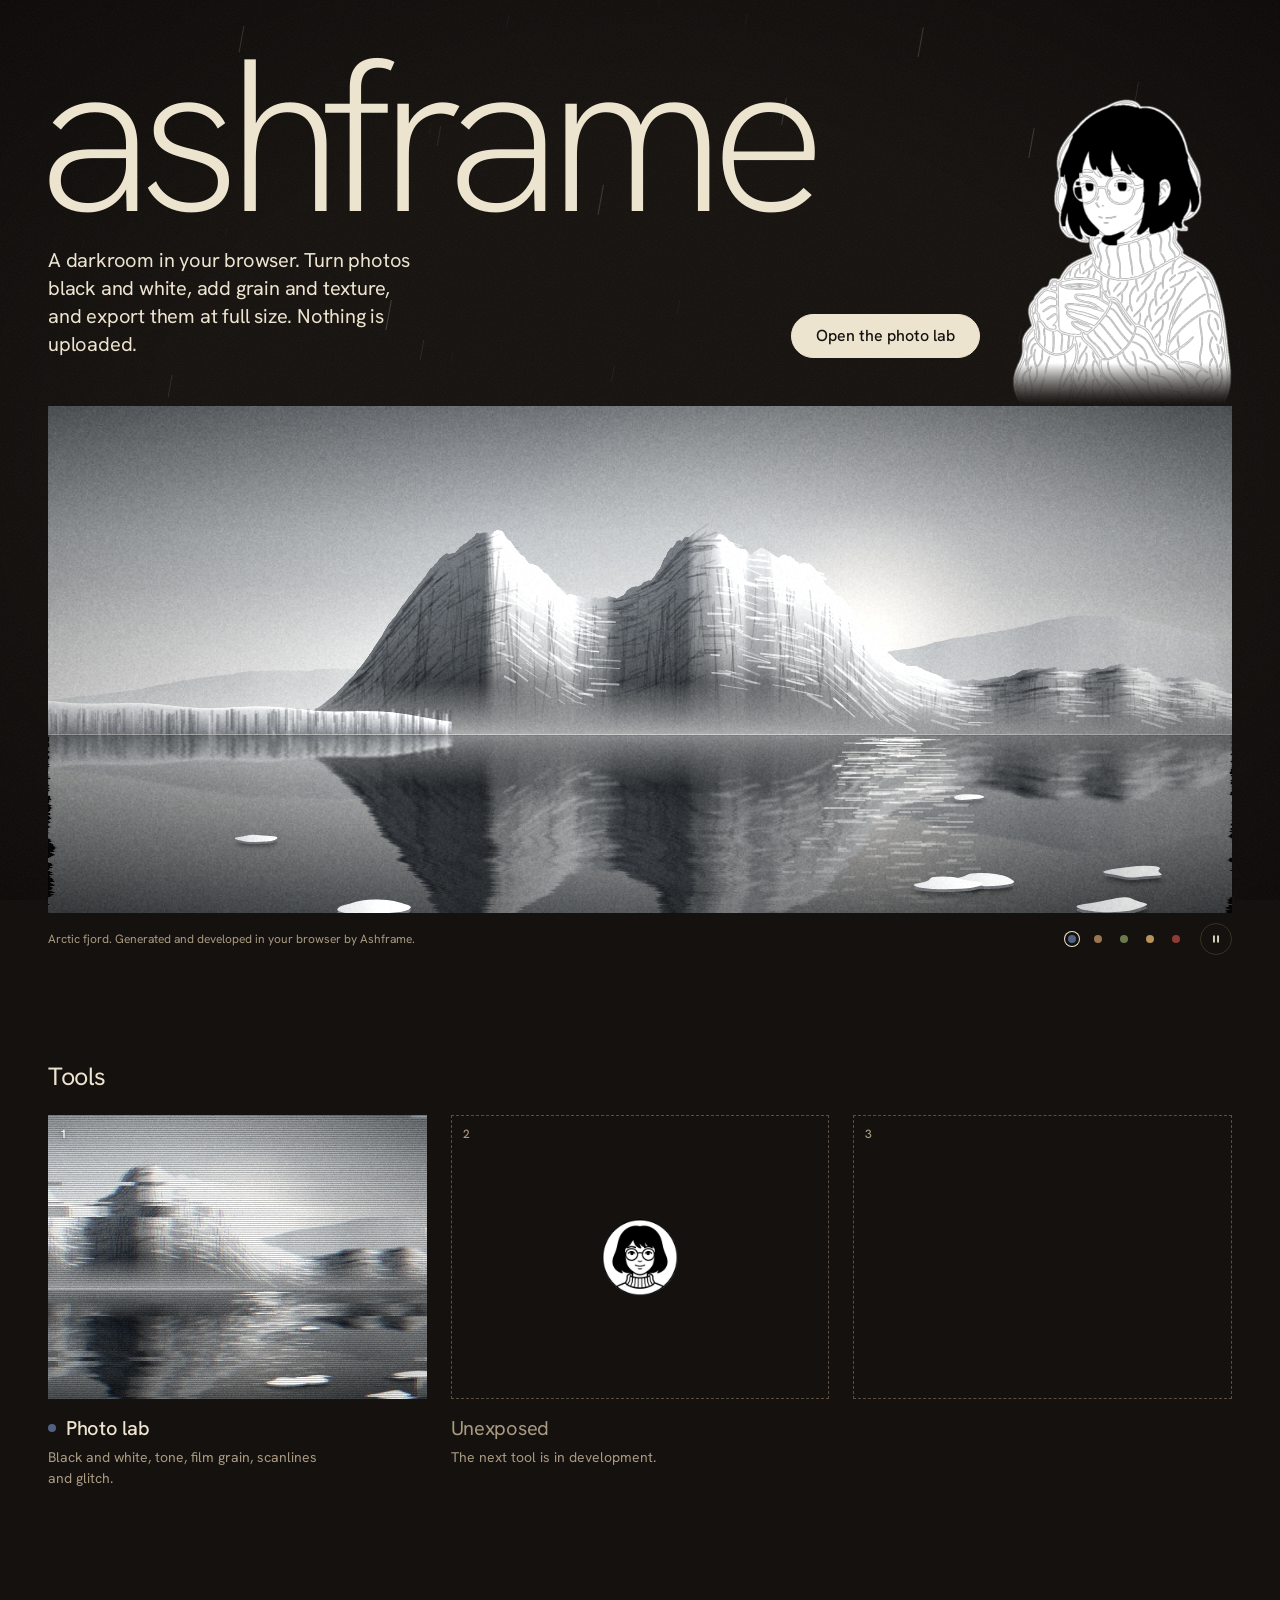
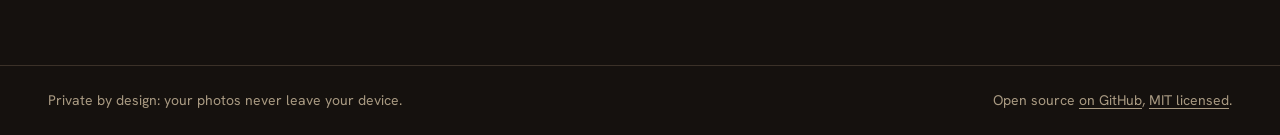
==== commit d3871aac: "feat: dark academia tokens and serif type; drop light mode Co-Authored-By: Claude Opus 5.5 <noreply@" ====
--- a/index.html
+++ b/index.html
@@ -5,8 +5,7 @@
   <meta name="viewport" content="width=device-width, initial-scale=1, viewport-fit=cover">
   <title>Ashframe — a darkroom in your browser</title>
   <meta name="description" content="Free, private photo tools that run entirely in your browser. Black and white, film grain, scanlines and glitch. Nothing is uploaded.">
-  <meta name="theme-color" content="#ffffff" media="(prefers-color-scheme: light)">
-  <meta name="theme-color" content="#000000" media="(prefers-color-scheme: dark)">
+  <meta name="theme-color" content="#15110e">
   <meta property="og:title" content="Ashframe">
   <meta property="og:description" content="A darkroom in your browser. Private photo tools: nothing is uploaded.">
   <meta property="og:type" content="website">
@@ -14,9 +13,8 @@
   <link rel="icon" href="assets/brand/icon-32.png" sizes="32x32" type="image/png">
   <link rel="icon" href="assets/brand/icon-192.png" sizes="192x192" type="image/png">
   <link rel="apple-touch-icon" href="assets/brand/apple-touch-icon.png">
-  <!-- Apply a saved light/dark choice before first paint (see js/theme.js) -->
-  <script>try{var t=localStorage.getItem('ashframe-theme');if(t)document.documentElement.dataset.theme=t}catch(e){}</script>
   <link rel="preload" href="assets/fonts/hanken-grotesk-latin-wght.woff2" as="font" type="font/woff2" crossorigin>
+  <link rel="preload" href="assets/fonts/cormorant-garamond-latin-wght.woff2" as="font" type="font/woff2" crossorigin>
   <link rel="stylesheet" href="css/base.css">
   <link rel="stylesheet" href="css/home.css">
   <script type="module" src="js/home.js"></script>
@@ -26,12 +24,6 @@
   <canvas class="rain" id="rain" aria-hidden="true"></canvas>
 
   <main class="home">
-    <div class="home-bar">
-      <button type="button" class="icon-btn theme-toggle" id="theme-toggle" aria-label="Switch theme">
-        <svg viewBox="0 0 24 24" aria-hidden="true"><circle cx="12" cy="12" r="8.25" fill="none" stroke="currentColor" stroke-width="1.5"/><path d="M12 3.75a8.25 8.25 0 0 1 0 16.5z" fill="currentColor"/></svg>
-      </button>
-    </div>
-
     <header class="intro">
       <h1 class="display">ashframe</h1>
       <!-- Ashframe's mascot, drawn separately for each theme. Decorative. -->
@@ -60,7 +52,7 @@
       <h2 id="tools-title">Tools</h2>
       <!-- Tools as frames on a roll of film. New tools take the next unexposed frame. -->
       <ol class="strip">
-        <li class="frame frame-live" style="--tone: var(--mist)">
+        <li class="frame frame-live" style="--tone: var(--slate)">
           <a class="frame-link" href="lab/">
             <span class="frame-no" aria-hidden="true">1</span>
             <span class="frame-thumb"><canvas id="thumb" aria-hidden="true"></canvas></span>
--- a/css/base.css
+++ b/css/base.css
@@ -1,18 +1,20 @@
 /* ==========================================================
    Ashframe — shared design system (every page loads this)
 
-   Direction: "darkroom, in daylight". Pure white and true black,
-   neutral greys, and the photo as the loudest thing on the page.
-   Colour is used sparingly: five muted film tones that mark
+   Direction: "dark academia". Walnut-black paper, candle-cream ink,
+   a Cormorant Garamond serif for display type and a quiet grain and
+   vignette over the page. Colour is used sparingly: five muted
+   academia tones (oxblood, moss, brass, slate, sepia) that mark
    tools and effects as small swatches.
 
-   - Tokens live on :root. Dark mode only redefines tokens.
-   - Type: one family (Hanken Grotesk, self-hosted), sentence case.
+   - Tokens live on :root. The site is dark only; there is no light mode.
+   - Type: Cormorant Garamond (display) and Hanken Grotesk (UI), both
+     self-hosted, sentence case.
    - Photos are sharp-cornered; controls are soft (pills).
    - All motion is disabled under prefers-reduced-motion.
    ========================================================== */
 
-/* Self-hosted so the site makes no external requests. SIL OFL, see assets/fonts/OFL.txt */
+/* Self-hosted so the site makes no external requests. SIL OFL, see assets/fonts/OFL*.txt */
 @font-face {
   font-family: "Hanken Grotesk";
   src: url("../assets/fonts/hanken-grotesk-latin-wght.woff2") format("woff2");
@@ -21,25 +23,42 @@
   font-display: swap;
 }
 
+@font-face {
+  font-family: "Cormorant Garamond";
+  src: url("../assets/fonts/cormorant-garamond-latin-wght.woff2") format("woff2");
+  font-weight: 300 700;
+  font-style: normal;
+  font-display: swap;
+}
+
+@font-face {
+  font-family: "Cormorant Garamond";
+  src: url("../assets/fonts/cormorant-garamond-latin-wght-italic.woff2") format("woff2");
+  font-weight: 300 700;
+  font-style: italic;
+  font-display: swap;
+}
+
 :root {
   /* Neutrals */
-  --paper: #ffffff;     /* page background */
-  --ink: #000000;       /* primary text, primary buttons */
-  --backdrop: #f0f0f0;  /* behind photos */
-  --surface: #f7f7f7;   /* hover / subtle fills */
-  --line: #e2e2e2;      /* hairlines, slider tracks */
-  --muted: #666666;     /* secondary text: 5:1+ on every neutral above */
-  --faint: #b3b3b3;     /* decorative only, never for text */
-
-  /* Film tones: the "slight colours". Swatches and accents only. */
-  --mist: #9db3c2;
-  --sage: #a9b8a0;
-  --rose: #d3b1a8;
-  --sand: #cbbf9f;
-  --lilac: #b5adc4;
+  --paper: #15110e;     /* page background (walnut black) */
+  --ink: #ede4d0;       /* primary text, primary buttons (candle cream) */
+  --backdrop: #0e0b09;  /* behind photos */
+  --surface: #201a15;   /* hover / subtle fills */
+  --line: #3b3128;      /* hairlines, slider tracks */
+  --muted: #a99a82;     /* secondary text: 6:1+ on every neutral above */
+  --faint: #5b4d40;     /* decorative only, never for text */
+
+  /* Academia tones. Swatches and accents only. */
+  --oxblood: #8e3b35;
+  --moss: #6b7a4b;
+  --brass: #b8935a;
+  --slate: #4f6380;
+  --sepia: #9a7550;
 
   --font: "Hanken Grotesk", ui-sans-serif, system-ui, -apple-system, "Segoe UI", Roboto,
     sans-serif;
+  --serif: "Cormorant Garamond", "Iowan Old Style", Georgia, serif;
 
   /* Type scale (major third, 16px base) */
   --t-xs: 0.75rem;   /* 12 */
@@ -53,57 +72,7 @@
   --fast: 160ms;
   --slow: 420ms;
 
-  color-scheme: light;
-}
-
-/* Dark mode: the device setting decides, unless the theme toggle has set
-   data-theme on <html> (js/theme.js; an inline script in each page's <head>
-   applies the saved choice before first paint). Keep these two blocks equal. */
-:root[data-theme="dark"] {
-  --paper: #000000;
-  --ink: #f2f2f2;
-  --backdrop: #141414;
-  --surface: #1a1a1a;
-  --line: #2b2b2b;
-  --muted: #a0a0a0;
-  --faint: #4a4a4a;
   color-scheme: dark;
-}
-
-@media (prefers-color-scheme: dark) {
-  :root:not([data-theme="light"]) {
-    --paper: #000000;
-    --ink: #f2f2f2;
-    --backdrop: #141414;
-    --surface: #1a1a1a;
-    --line: #2b2b2b;
-    --muted: #a0a0a0;
-    --faint: #4a4a4a;
-    color-scheme: dark;
-  }
-}
-
-/* Artwork drawn for one theme only (the mascot). Same rule shape as above. */
-.for-dark {
-  display: none !important;
-}
-
-:root[data-theme="dark"] .for-dark {
-  display: block !important;
-}
-
-:root[data-theme="dark"] .for-light {
-  display: none !important;
-}
-
-@media (prefers-color-scheme: dark) {
-  :root:not([data-theme="light"]) .for-dark {
-    display: block !important;
-  }
-
-  :root:not([data-theme="light"]) .for-light {
-    display: none !important;
-  }
 }
 
 /* Smooth page-to-page morph (home → photo lab) where supported */
@@ -158,14 +127,34 @@
 }
 
 :focus-visible {
-  outline: 2px solid var(--ink);
+  outline: 2px solid var(--brass);
   outline-offset: 3px;
   border-radius: 2px;
 }
 
 ::selection {
-  background: var(--mist);
-  color: #000;
+  background: var(--brass);
+  color: var(--paper);
+}
+
+/* Atmosphere: a fixed vignette and paper grain behind everything.
+   The rain canvas (home) and the content sit above them. */
+body::before,
+body::after {
+  content: "";
+  position: fixed;
+  inset: 0;
+  z-index: -2;
+  pointer-events: none;
+}
+
+body::before {
+  background: radial-gradient(ellipse at center, transparent 55%, rgb(0 0 0 / 0.45));
+}
+
+body::after {
+  background-image: url("data:image/svg+xml,%3Csvg xmlns='http://www.w3.org/2000/svg' width='200' height='200'%3E%3Cfilter id='n'%3E%3CfeTurbulence type='fractalNoise' baseFrequency='0.8' numOctaves='2' stitchTiles='stitch'/%3E%3C/filter%3E%3Crect width='100%25' height='100%25' filter='url(%23n)'/%3E%3C/svg%3E");
+  opacity: 0.06;
 }
 
 .visually-hidden {
@@ -192,12 +181,31 @@
   text-decoration: none;
 }
 
-/* The mascot's face, a black-on-white disc that reads in both themes */
+/* The brand icon, a disc */
 .wordmark-icon {
   display: block;
   width: 1.6em;
   height: 1.6em;
   border-radius: 50%;
+}
+
+/* ---------- Fleuron: a centred ornament between hairlines ---------- */
+
+.fleuron {
+  display: flex;
+  align-items: center;
+  gap: 16px;
+  color: var(--faint);
+  font-family: var(--serif);
+  line-height: 1;
+}
+
+.fleuron::before,
+.fleuron::after {
+  content: "";
+  flex: 1;
+  height: 1px;
+  background: var(--line);
 }
 
 /* ---------- Buttons ---------- */
@@ -249,7 +257,7 @@
   background: var(--surface);
 }
 
-/* ---------- Round icon button (theme toggle, pause) ---------- */
+/* ---------- Round icon button (pause) ---------- */
 
 .icon-btn {
   display: inline-grid;
@@ -279,21 +287,6 @@
   height: 18px;
 }
 
-/* Theme toggle: a half-filled circle that turns over when the theme flips */
-.theme-toggle svg {
-  transition: transform var(--slow) var(--ease);
-}
-
-:root[data-theme="dark"] .theme-toggle svg {
-  transform: rotate(180deg);
-}
-
-@media (prefers-color-scheme: dark) {
-  :root:not([data-theme="light"]) .theme-toggle svg {
-    transform: rotate(180deg);
-  }
-}
-
 @media (pointer: coarse) {
   .icon-btn {
     width: 44px;
--- a/css/home.css
+++ b/css/home.css
@@ -20,14 +20,6 @@
   width: 100%;
   height: 100%;
   pointer-events: none;
-}
-
-/* ---------- Top bar: just the theme toggle ---------- */
-
-.home-bar {
-  display: flex;
-  justify-content: flex-end;
-  margin-bottom: 8px;
 }
 
 /* ---------- Intro ---------- */
@@ -238,7 +230,7 @@
   top: 10px;
   left: 12px;
   z-index: 1;
-  /* White with a soft shadow: readable on any part of the photo, in either theme */
+  /* White with a soft shadow: readable on any part of the photo */
   color: #ffffff;
   font-size: var(--t-xs);
   font-weight: 500;
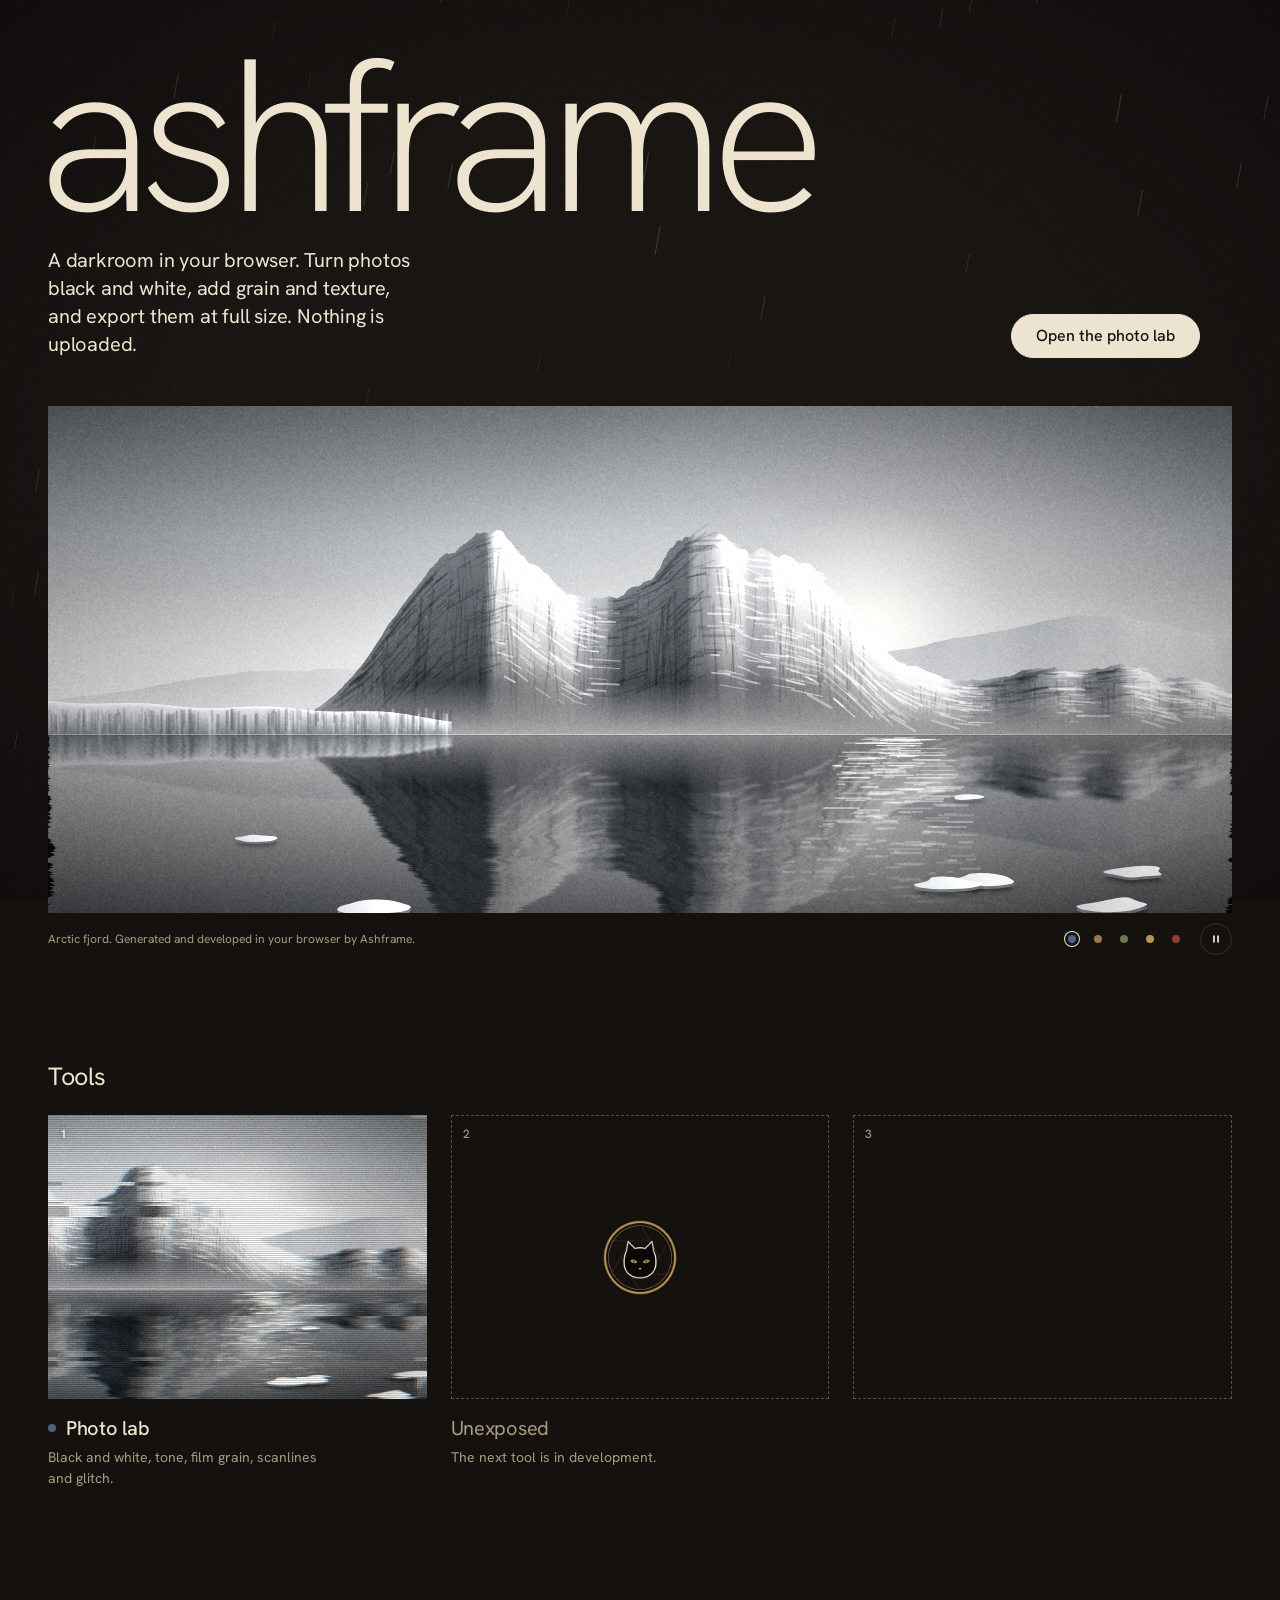
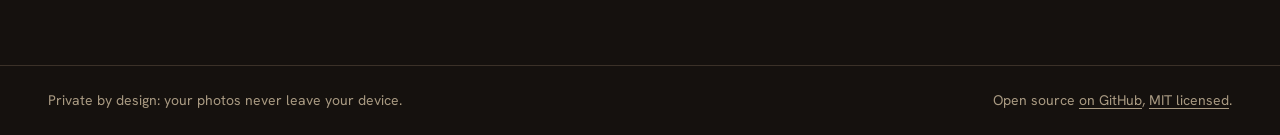
==== commit fcc94147: "feat: temporary cat-seal logo and favicon; remove mascot art Co-Authored-By: Claude Opus 5.5 <norepl" ====
--- a/index.html
+++ b/index.html
@@ -10,6 +10,7 @@
   <meta property="og:description" content="A darkroom in your browser. Private photo tools: nothing is uploaded.">
   <meta property="og:type" content="website">
   <meta property="og:image" content="https://concord808030-tech.github.io/Ashframe/assets/brand/icon-512.png">
+  <link rel="icon" href="assets/brand/logo.svg" type="image/svg+xml">
   <link rel="icon" href="assets/brand/icon-32.png" sizes="32x32" type="image/png">
   <link rel="icon" href="assets/brand/icon-192.png" sizes="192x192" type="image/png">
   <link rel="apple-touch-icon" href="assets/brand/apple-touch-icon.png">
@@ -26,9 +27,6 @@
   <main class="home">
     <header class="intro">
       <h1 class="display">ashframe</h1>
-      <!-- Ashframe's mascot, drawn separately for each theme. Decorative. -->
-      <img class="mascot for-light" src="assets/brand/mascot.png" width="616" height="859" alt="">
-      <img class="mascot for-dark" src="assets/brand/mascot-dark.png" width="616" height="859" alt="">
       <p class="lede">A darkroom in your browser. Turn photos black and white, add grain and texture, and export them at full size. Nothing is uploaded.</p>
       <a class="btn btn-primary cta" href="lab/">Open the photo lab</a>
     </header>
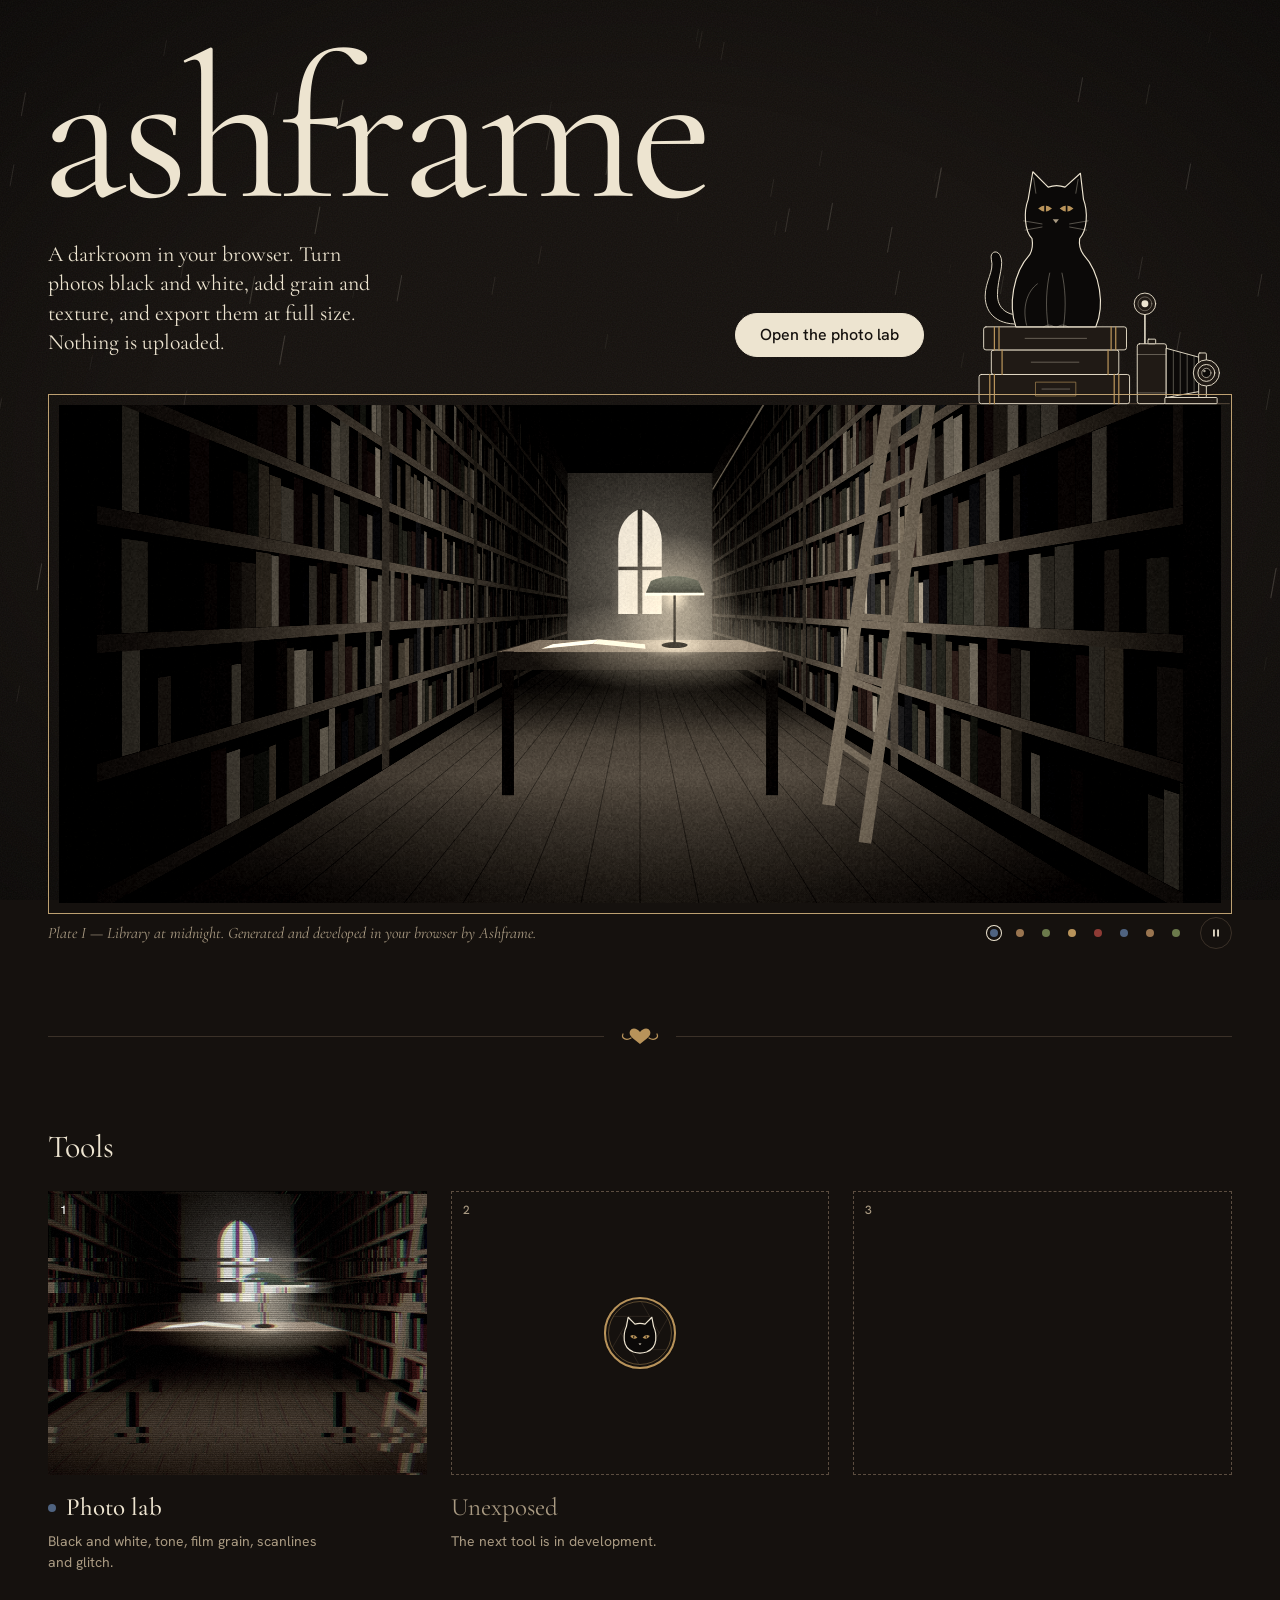
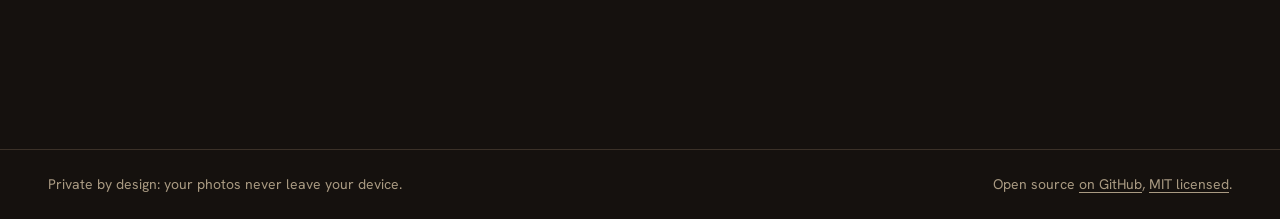
==== commit 628b6fa1: "feat: cat-and-camera vignette, toned plates and roman captions on home Co-Authored-By: Claude Opus 5" ====
--- a/index.html
+++ b/index.html
@@ -29,6 +29,52 @@
       <h1 class="display">ashframe</h1>
       <p class="lede">A darkroom in your browser. Turn photos black and white, add grain and texture, and export them at full size. Nothing is uploaded.</p>
       <a class="btn btn-primary cta" href="lab/">Open the photo lab</a>
+      <!-- The vignette: a black cat on three old books beside a folding camera.
+           Colours come from css/home.css; Task 6 reuses these paths. -->
+      <svg class="vignette" viewBox="0 0 360 400" aria-hidden="true">
+        <g transform="translate(0 20)">
+          <path class="desk" d="M4 378H356"/>
+          <g class="books">
+            <rect class="cover" x="30" y="340" width="196" height="38" rx="3"/>
+            <rect class="cover" x="46" y="308" width="166" height="32" rx="3"/>
+            <rect class="cover" x="36" y="278" width="186" height="30" rx="3"/>
+            <path class="band" d="M44 340v38M50 340v38M206 340v38M212 340v38M60 308v32M198 308v32M50 278v30M56 278v30M202 278v30M208 278v30"/>
+            <rect class="label" x="104" y="350" width="52" height="18"/>
+            <path class="hair" d="M112 359h36M98 324h62M90 293h80"/>
+          </g>
+          <g class="cat">
+            <path class="cat-tail solid" d="M86 274C56 277 38 262 38 238C38 218 50 206 46 190C44 181 52 177 57 184C64 196 54 214 54 236C54 254 66 264 88 263Z"/>
+            <path class="solid body" d="M78 278C68 250 74 208 96 184C100 177 100 169 99 163C89 153 88 128 94 112L100 76L120 96Q131 92 142 96L162 78L166 112C172 128 171 152 161 163C160 170 161 177 166 184C188 208 194 250 182 278Z"/>
+            <path class="hair" d="M101 84L104 104M159 86L156 104M120 278C116 250 118 226 122 208M140 278C144 250 142 226 138 208M92 276C86 254 92 232 106 222M114 278Q121 273 128 278M132 278Q139 273 146 278M112 144L88 140M112 148L90 152M148 144L172 140M148 148L170 152"/>
+            <path class="nose" d="M126 138h8l-4 5z"/>
+            <g class="cat-eyes">
+              <path class="eye" d="M107 124Q116 116 125 124Q116 132 107 124ZM135 124Q144 116 153 124Q144 132 135 124Z"/>
+              <path class="pupil" d="M116 119.5v9M144 119.5v9"/>
+            </g>
+          </g>
+          <g class="flash">
+            <circle cx="246" cy="248" r="26"/>
+            <path d="M246 214v-14M212 248h-12M280 248h12M222 224l-9-9M270 224l9-9"/>
+          </g>
+          <g class="camera">
+            <path class="stem" d="M246 300V262"/>
+            <circle class="cover" cx="246" cy="248" r="14"/>
+            <circle class="hair" cx="246" cy="248" r="9"/>
+            <circle class="bulb" cx="246" cy="248" r="4.5"/>
+            <rect class="cover" x="236" y="300" width="38" height="78" rx="3"/>
+            <path class="hair" d="M236 314h38M236 364h38"/>
+            <rect class="cover" x="250" y="294" width="10" height="6" rx="1"/>
+            <rect class="cover" x="272" y="370" width="68" height="8" rx="1"/>
+            <path class="solid" d="M274 306L318 318V362L274 370Z"/>
+            <path class="hair" d="M283 308.5V368.4M292 310.9V366.7M301 313.4V365.1M310 315.8V363.5"/>
+            <rect class="cover" x="316" y="312" width="10" height="58" rx="1.5"/>
+            <circle class="cover" cx="326" cy="338" r="17"/>
+            <circle cx="326" cy="338" r="11"/>
+            <circle class="glass" cx="326" cy="338" r="6"/>
+            <circle class="glint" cx="323.5" cy="335.5" r="1.6"/>
+          </g>
+        </g>
+      </svg>
     </header>
 
     <figure class="print">
@@ -38,13 +84,17 @@
         <canvas aria-hidden="true"></canvas>
       </div>
       <div class="print-meta">
-        <figcaption id="print-caption">Arctic fjord. Generated and developed in your browser by Ashframe.</figcaption>
+        <figcaption id="print-caption">Plate I — Library at midnight. Generated and developed in your browser by Ashframe.</figcaption>
         <div class="print-controls">
           <div class="print-dots" id="print-dots" role="group" aria-label="Prints"></div>
           <button type="button" class="icon-btn" id="motion-toggle" aria-label="Pause the slideshow and rain"></button>
         </div>
       </div>
     </figure>
+
+    <div class="fleuron" aria-hidden="true">
+      <svg viewBox="0 0 40 20"><path d="M20 18C14 13 8 10 10 5C12 1 17 2 20 6C23 2 28 1 30 5C32 10 26 13 20 18Z"/><path class="tendril" d="M11 12C6 15 1 12 3 8M29 12C34 15 39 12 37 8"/></svg>
+    </div>
 
     <section class="tools" aria-labelledby="tools-title">
       <h2 id="tools-title">Tools</h2>
@@ -60,7 +110,7 @@
         </li>
         <li class="frame frame-empty">
           <span class="frame-no" aria-hidden="true">2</span>
-          <span class="frame-thumb"><img class="frame-icon" src="assets/brand/icon-192.png" width="96" height="96" alt=""></span>
+          <span class="frame-thumb"><img class="frame-icon" src="assets/brand/logo.svg" width="96" height="96" alt=""></span>
           <span class="frame-name">Unexposed</span>
           <span class="frame-desc">The next tool is in development.</span>
         </li>
--- a/css/home.css
+++ b/css/home.css
@@ -29,42 +29,114 @@
   display: grid;
   grid-template-columns: minmax(0, 1fr) auto auto;
   grid-template-areas:
-    "display display mascot"
-    "lede    cta     mascot";
+    "display display vignette"
+    "lede    cta     vignette";
   align-items: end;
   column-gap: 32px;
   row-gap: 24px;
   margin-bottom: var(--intro-gap);
 }
 
-/* The mascot stands at the right, her faded sweater resting on the photo's
-   top edge. She develops in just before the print does. */
-.mascot {
-  grid-area: mascot;
+/* The vignette stands at the right: a black cat on three old books beside a
+   folding camera, the desk line resting on the plate's brass hairline. It
+   develops in just before the print does. Engraved line art in --ink. */
+.vignette {
+  grid-area: vignette;
   align-self: end;
   width: auto;
   height: clamp(220px, 24vw, 340px);
+  aspect-ratio: 360 / 400;
   margin-bottom: calc(-1 * var(--intro-gap));
+  overflow: visible;
+  fill: none;
+  stroke: var(--ink);
+  stroke-width: 1.2;
+  stroke-linecap: round;
+  stroke-linejoin: round;
   animation: develop 2s var(--ease) both;
 }
 
-/* The wordmark as the headline: huge, light, tightly set lowercase */
+.vignette .desk { stroke: var(--faint); }
+.vignette .cover { fill: var(--surface); }
+.vignette .solid { fill: #0b0908; }
+.vignette .body { stroke-width: 1.5; }
+.vignette .hair { stroke-width: 0.8; opacity: 0.55; }
+.vignette .band { stroke: var(--brass); stroke-width: 1.6; }
+.vignette .label { stroke: var(--brass); stroke-width: 0.8; }
+.vignette .nose { fill: var(--muted); stroke: none; }
+.vignette .eye { fill: var(--brass); stroke: none; }
+.vignette .pupil { stroke: #0b0908; stroke-width: 2.2; }
+.vignette .glass { fill: #0b0908; stroke-width: 0.8; }
+.vignette .glint { fill: var(--ink); stroke: none; opacity: 0.7; }
+.vignette .bulb { fill: var(--ink); stroke: none; }
+.vignette .stem { stroke-width: 2; }
+
+/* A slow blink (about 150ms every 7s) and a lazy tail */
+.cat-eyes {
+  transform-box: fill-box;
+  transform-origin: center;
+  animation: blink 7s infinite;
+}
+
+.cat-tail {
+  transform-box: fill-box;
+  transform-origin: 95% 95%;
+  animation: swish 5s ease-in-out infinite alternate;
+}
+
+/* The flash bulb bursts each time a new print develops (home.js adds .fire) */
+.vignette .flash {
+  opacity: 0;
+  fill: var(--brass);
+  fill-opacity: 0.25;
+  stroke: var(--brass);
+  stroke-width: 1.4;
+  transform-box: fill-box;
+  transform-origin: center;
+}
+
+.vignette.fire .flash {
+  animation: flash 0.9s ease-out;
+}
+
+.vignette.paused * {
+  animation-play-state: paused;
+}
+
+@keyframes blink {
+  0%, 97%, 100% { transform: scaleY(1); }
+  98.5% { transform: scaleY(0.1); }
+}
+
+@keyframes swish {
+  from { transform: rotate(-8deg); }
+  to { transform: rotate(8deg); }
+}
+
+@keyframes flash {
+  0% { opacity: 0; transform: scale(0.4); }
+  15% { opacity: 1; transform: scale(1); }
+  100% { opacity: 0; transform: scale(1.35); }
+}
+
+/* The wordmark as the headline: a large, light serif in lowercase */
 .display {
   grid-area: display;
-  font-size: clamp(4.5rem, 17vw, 14rem);
-  font-weight: 250;
-  line-height: 0.8;
-  letter-spacing: -0.065em;
-  /* optical correction: big light type sits visually right of the margin */
-  margin-left: -0.05em;
+  font-family: var(--serif);
+  font-size: clamp(4.5rem, 16vw, 13rem);
+  font-weight: 400;
+  line-height: 0.82;
+  letter-spacing: -0.03em;
+  /* optical correction: big type sits visually right of the margin */
+  margin-left: -0.04em;
 }
 
 .lede {
   grid-area: lede;
   max-width: 34ch;
-  font-size: var(--t-lg);
-  line-height: 1.4;
-  letter-spacing: -0.01em;
+  font-family: var(--serif);
+  font-size: clamp(1.25rem, 1.7vw, 1.5rem);
+  line-height: 1.35;
 }
 
 .cta {
@@ -77,11 +149,18 @@
 /* ---------- The print ---------- */
 
 .print {
-  margin: 0 0 clamp(56px, 8vw, 112px);
-}
-
+  margin: 0 0 clamp(40px, 6vw, 80px);
+}
+
+/* A plate: warm-toned (on the wrapper, so .develop still works on the
+   canvases), with a thin brass hairline set off the photo like a mat. The
+   margin keeps the hairline inside the page; the photo box never changes size. */
 .print-frame {
   position: relative;
+  margin: 11px;
+  filter: sepia(0.35) saturate(0.9) contrast(1.02);
+  outline: 1px solid var(--brass);
+  outline-offset: 10px;
   aspect-ratio: 21 / 9;
   background: var(--backdrop);
   overflow: hidden;
@@ -109,12 +188,14 @@
   justify-content: space-between;
   align-items: center;
   gap: 8px 24px;
-  margin-top: 10px;
+  margin-top: 14px;
 }
 
 .print figcaption {
   color: var(--muted);
-  font-size: var(--t-xs);
+  font-family: var(--serif);
+  font-size: var(--t-md);
+  font-style: italic;
 }
 
 .print-controls {
@@ -181,13 +262,33 @@
   }
 }
 
+/* ---------- Fleuron between the plate and the tools ---------- */
+
+.home > .fleuron {
+  margin-bottom: clamp(40px, 6vw, 80px);
+  color: var(--brass);
+}
+
+.fleuron svg {
+  width: 40px;
+  height: 20px;
+  fill: currentColor;
+}
+
+.fleuron .tendril {
+  fill: none;
+  stroke: currentColor;
+  stroke-width: 1.2;
+  stroke-linecap: round;
+}
+
 /* ---------- Tools: a strip of film frames ---------- */
 
 .tools h2 {
   margin-bottom: 20px;
-  font-size: var(--t-xl);
+  font-family: var(--serif);
+  font-size: 2rem;
   font-weight: 400;
-  letter-spacing: -0.02em;
 }
 
 .strip {
@@ -241,9 +342,9 @@
   display: flex;
   align-items: center;
   gap: 10px;
-  font-size: var(--t-lg);
+  font-family: var(--serif);
+  font-size: var(--t-xl);
   font-weight: 500;
-  letter-spacing: -0.015em;
 }
 
 .frame-desc {
@@ -275,7 +376,7 @@
   place-items: center;
 }
 
-/* The mascot keeps the empty frame company until the next tool arrives */
+/* The seal keeps the empty frame company until the next tool arrives */
 .frame-icon {
   width: clamp(56px, 6vw, 88px);
   height: auto;
@@ -316,17 +417,17 @@
     grid-template-areas:
       "display display"
       "lede    lede"
-      "cta     mascot";
+      "cta     vignette";
     row-gap: 20px;
   }
 
-  .mascot {
+  .vignette {
     height: 170px;
   }
 
   /* Let the wordmark run the full width of the phone */
   .display {
-    font-size: 26vw;
+    font-size: 25vw;
   }
 
   .cta {
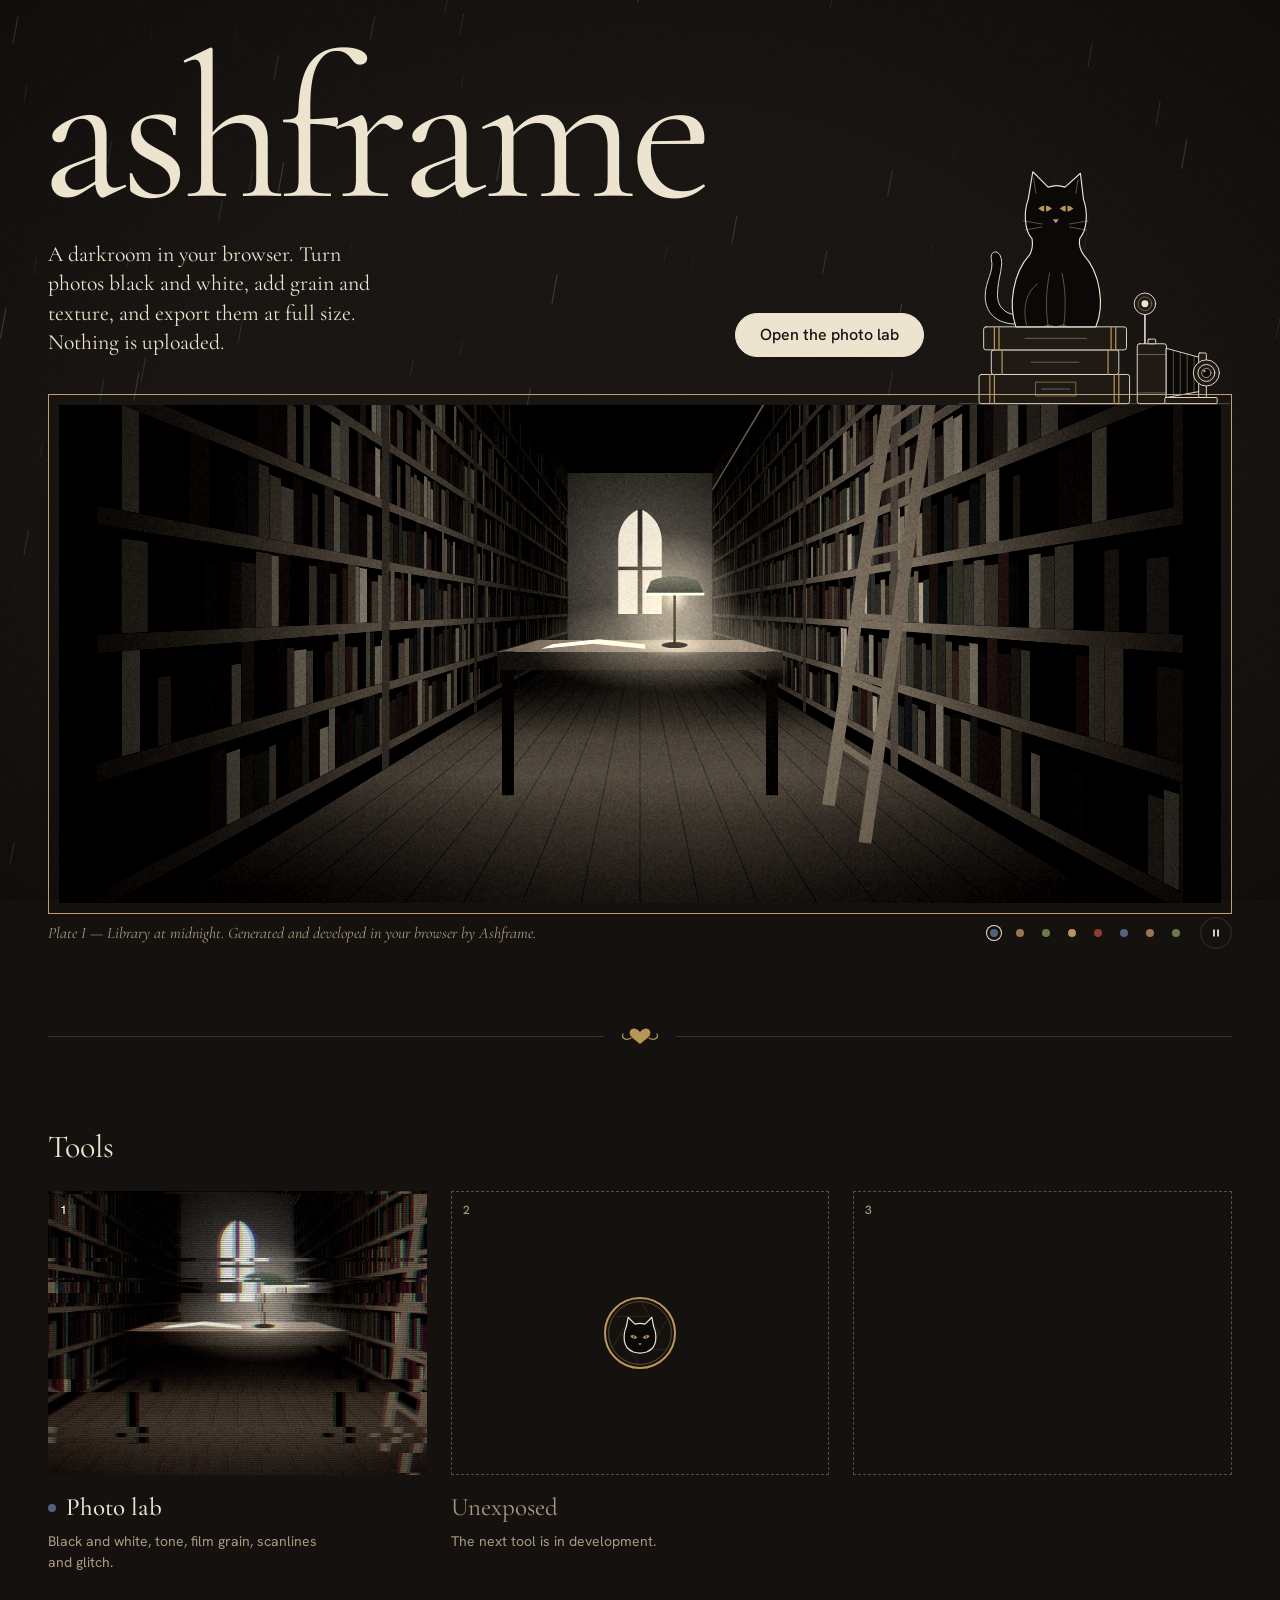
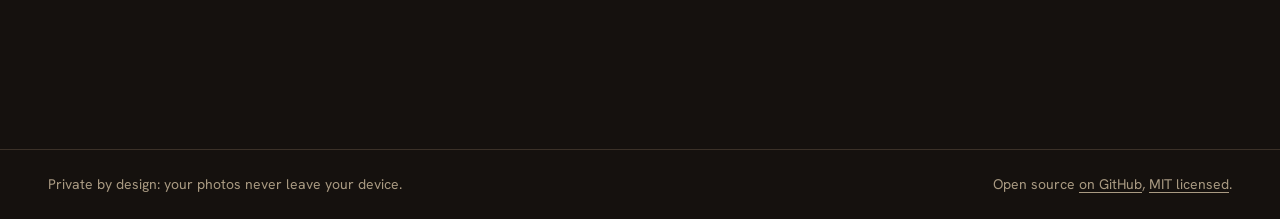
==== commit 3d231a41: "fix: wrap home print controls on narrow touch screens, polish labels, comments and docs Co-Authored-" ====
--- a/index.html
+++ b/index.html
@@ -87,7 +87,7 @@
         <figcaption id="print-caption">Plate I — Library at midnight. Generated and developed in your browser by Ashframe.</figcaption>
         <div class="print-controls">
           <div class="print-dots" id="print-dots" role="group" aria-label="Prints"></div>
-          <button type="button" class="icon-btn" id="motion-toggle" aria-label="Pause the slideshow and rain"></button>
+          <button type="button" class="icon-btn" id="motion-toggle" aria-label="Pause the slideshow, rain and cat"></button>
         </div>
       </div>
     </figure>
--- a/css/base.css
+++ b/css/base.css
@@ -175,9 +175,11 @@
   display: inline-flex;
   align-items: center;
   gap: 0.5em;
+  font-family: var(--serif);
   font-weight: 500;
-  font-size: var(--t-lg);
-  letter-spacing: -0.03em;
+  font-size: calc(var(--t-lg) * 1.2);
+  line-height: 1;
+  letter-spacing: 0;
   text-decoration: none;
 }
 
@@ -196,7 +198,6 @@
   align-items: center;
   gap: 16px;
   color: var(--faint);
-  font-family: var(--serif);
   line-height: 1;
 }
 
@@ -294,7 +295,7 @@
   }
 }
 
-/* ---------- Swatch: a film-tone dot that marks a tool or effect ---------- */
+/* ---------- Swatch: an academia-tone dot that marks a tool or effect ---------- */
 
 .swatch {
   display: inline-block;
--- a/css/home.css
+++ b/css/home.css
@@ -200,11 +200,12 @@
 
 .print-controls {
   display: flex;
+  flex-wrap: wrap;
   align-items: center;
-  gap: 12px;
-}
-
-/* One film-tone dot per print; the current one grows into a ring */
+  gap: 0 12px;
+}
+
+/* One academia-tone dot per print; the current one grows into a ring */
 .print-dots {
   display: flex;
   gap: 2px;
@@ -369,9 +370,6 @@
 .frame-empty .frame-thumb {
   background: transparent;
   border: 1px dashed var(--faint);
-}
-
-.frame-empty .frame-thumb {
   display: grid;
   place-items: center;
 }
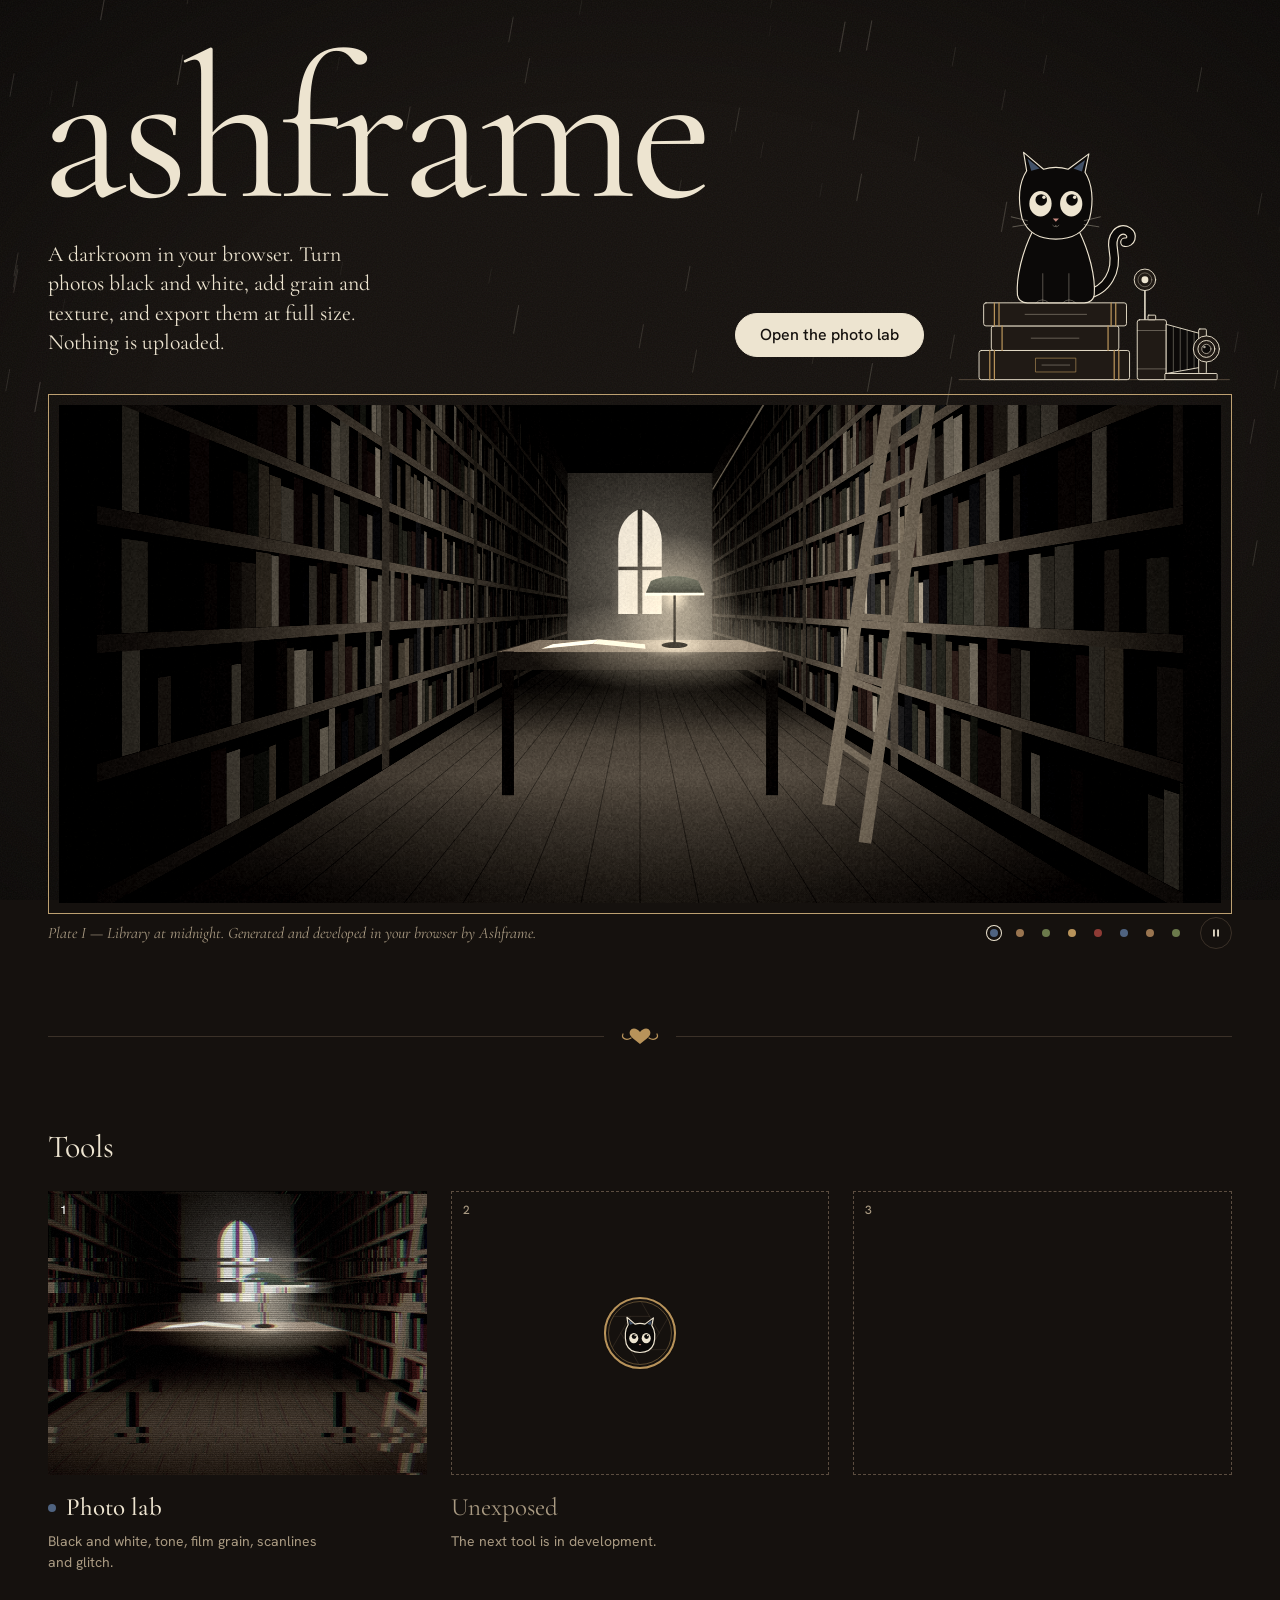
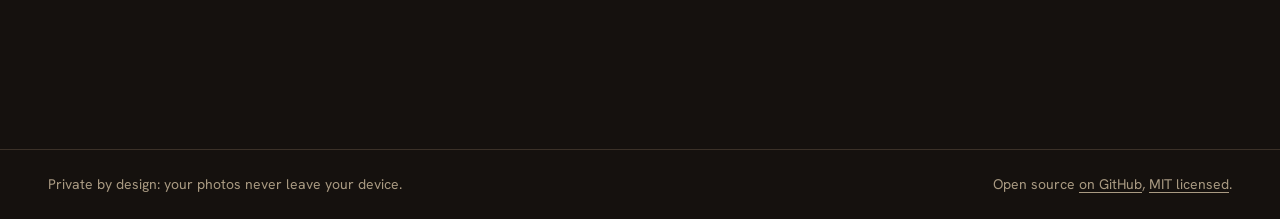
==== commit dad139ba: "feat: cuter cat with big round eyes; lift the vignette off the plate's border Redraw the hero cat (r" ====
--- a/index.html
+++ b/index.html
@@ -43,13 +43,27 @@
             <path class="hair" d="M112 359h36M98 324h62M90 293h80"/>
           </g>
           <g class="cat">
-            <path class="cat-tail solid" d="M86 274C56 277 38 262 38 238C38 218 50 206 46 190C44 181 52 177 57 184C64 196 54 214 54 236C54 254 66 264 88 263Z"/>
-            <path class="solid body" d="M78 278C68 250 74 208 96 184C100 177 100 169 99 163C89 153 88 128 94 112L100 76L120 96Q131 92 142 96L162 78L166 112C172 128 171 152 161 163C160 170 161 177 166 184C188 208 194 250 182 278Z"/>
-            <path class="hair" d="M101 84L104 104M159 86L156 104M120 278C116 250 118 226 122 208M140 278C144 250 142 226 138 208M92 276C86 254 92 232 106 222M114 278Q121 273 128 278M132 278Q139 273 146 278M112 144L88 140M112 148L90 152M148 144L172 140M148 148L170 152"/>
-            <path class="nose" d="M126 138h8l-4 5z"/>
+            <!-- Tail: a cream rim under a black stroke, standing up with a curl -->
+            <g class="cat-tail">
+              <path class="tail-rim" d="M168 268C198 262 210 236 205 210C201 190 213 178 224 185C231 190 228 200 220 199"/>
+              <path class="tail" d="M168 268C198 262 210 236 205 210C201 190 213 178 224 185C231 190 228 200 220 199"/>
+            </g>
+            <path class="solid body" d="M100 184C87 210 78 244 80 268Q82 278 93 278H167Q178 278 180 268C182 244 173 210 160 184Z"/>
+            <path class="hair" d="M113 278V240M147 278V240M104 278Q112 270 121 278M139 278Q147 270 156 278"/>
+            <!-- A big round head, ears up, looking at you -->
+            <path class="solid body" d="M86 168C80 142 83 120 92 106L88 82L114 104Q130 99 146 104L173 84L168 108C177 122 180 144 174 168C166 189 147 195 130 195C113 195 94 189 86 168Z"/>
+            <path class="inner-ear" d="M93 90L98 106L109 103ZM168 92L164 107L153 103Z"/>
+            <path class="hair" d="M93 171L72 166M93 176L74 179M167 171L188 166M167 176L186 179M126 177Q130 181 130 177Q130 181 134 177"/>
+            <path class="nose" d="M126 168h8l-4 4.5z"/>
             <g class="cat-eyes">
-              <path class="eye" d="M107 124Q116 116 125 124Q116 132 107 124ZM135 124Q144 116 153 124Q144 132 135 124Z"/>
-              <path class="pupil" d="M116 119.5v9M144 119.5v9"/>
+              <ellipse class="eye" cx="110" cy="149" rx="14.5" ry="16.5"/>
+              <ellipse class="eye" cx="150" cy="149" rx="14.5" ry="16.5"/>
+              <g class="cat-pupils">
+                <circle class="pupil" cx="111" cy="144" r="7.5"/>
+                <circle class="pupil" cx="151" cy="144" r="7.5"/>
+                <circle class="shine" cx="114.5" cy="140.5" r="2.2"/>
+                <circle class="shine" cx="154.5" cy="140.5" r="2.2"/>
+              </g>
             </g>
           </g>
           <g class="flash">
--- a/css/home.css
+++ b/css/home.css
@@ -38,15 +38,17 @@
 }
 
 /* The vignette stands at the right: a black cat on three old books beside a
-   folding camera, the desk line resting on the plate's brass hairline. It
-   develops in just before the print does. Engraved line art in --ink. */
+   folding camera, the desk line sitting just above the plate's brass hairline
+   (never on it). It develops in just before the print does. Line art in --ink. */
 .vignette {
   grid-area: vignette;
   align-self: end;
   width: auto;
   height: clamp(220px, 24vw, 340px);
   aspect-ratio: 360 / 400;
-  margin-bottom: calc(-1 * var(--intro-gap));
+  /* Pull it down toward the plate, but keep the desk line ~14px clear of the
+     brass hairline (outline-offset 10px) so the art never sits on it */
+  margin-bottom: calc(24px - var(--intro-gap));
   overflow: visible;
   fill: none;
   stroke: var(--ink);
@@ -63,24 +65,33 @@
 .vignette .hair { stroke-width: 0.8; opacity: 0.55; }
 .vignette .band { stroke: var(--brass); stroke-width: 1.6; }
 .vignette .label { stroke: var(--brass); stroke-width: 0.8; }
-.vignette .nose { fill: var(--muted); stroke: none; }
-.vignette .eye { fill: var(--brass); stroke: none; }
-.vignette .pupil { stroke: #0b0908; stroke-width: 2.2; }
+.vignette .nose { fill: #c98a80; stroke: none; }
+.vignette .inner-ear { fill: var(--slate); stroke: none; opacity: 0.8; }
+.vignette .eye { fill: var(--ink); stroke: none; }
+.vignette .pupil { fill: #0b0908; stroke: none; }
+.vignette .shine { fill: var(--ink); stroke: none; }
+.vignette .tail-rim { stroke: var(--ink); stroke-width: 12.5; }
+.vignette .tail { stroke: #0b0908; stroke-width: 9.5; }
 .vignette .glass { fill: #0b0908; stroke-width: 0.8; }
 .vignette .glint { fill: var(--ink); stroke: none; opacity: 0.7; }
 .vignette .bulb { fill: var(--ink); stroke: none; }
 .vignette .stem { stroke-width: 2; }
 
-/* A slow blink (about 150ms every 7s) and a lazy tail */
+/* A slow blink (about 150ms every 7s), a curious glance now and then,
+   and a lazy tail */
 .cat-eyes {
   transform-box: fill-box;
   transform-origin: center;
   animation: blink 7s infinite;
 }
 
+.cat-pupils {
+  animation: glance 11s ease-in-out infinite;
+}
+
 .cat-tail {
   transform-box: fill-box;
-  transform-origin: 95% 95%;
+  transform-origin: 0% 100%;
   animation: swish 5s ease-in-out infinite alternate;
 }
 
@@ -106,6 +117,12 @@
 @keyframes blink {
   0%, 97%, 100% { transform: scaleY(1); }
   98.5% { transform: scaleY(0.1); }
+}
+
+@keyframes glance {
+  0%, 40%, 82%, 100% { transform: translateX(0); }
+  46%, 56% { transform: translateX(-3.5px); }
+  62%, 76% { transform: translateX(3.5px); }
 }
 
 @keyframes swish {
